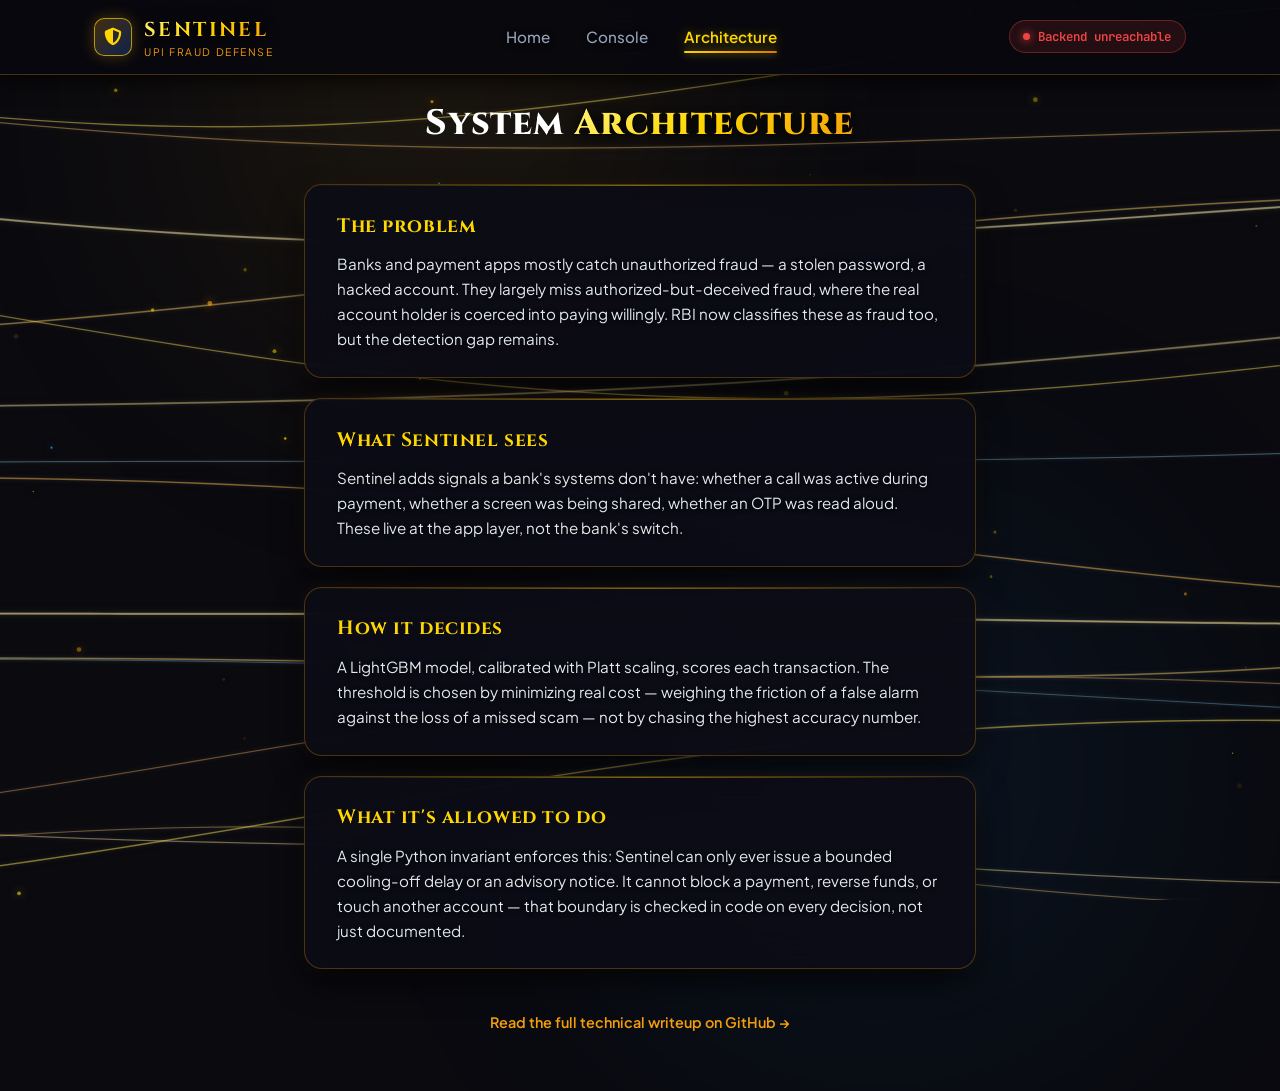
==== frontend/about.html @ 749de3b3 "Fix API_BASE default to point at Render backend, remove unused app.js" ====
<!DOCTYPE html>
<html lang="en">
<head>
  <meta charset="UTF-8">
  <meta name="viewport" content="width=device-width, initial-scale=1.0">
  <title>Sentinel — Architecture & Decision Boundary</title>
  <link rel="stylesheet" href="https://cdnjs.cloudflare.com/ajax/libs/font-awesome/6.5.1/css/all.min.css">
  <link rel="preconnect" href="https://fonts.googleapis.com">
  <link rel="preconnect" href="https://fonts.gstatic.com" crossorigin>
  <link href="https://fonts.googleapis.com/css2?family=Cinzel:wght@600;700;800&family=JetBrains+Mono:wght@500;700&family=Plus+Jakarta+Sans:wght@400;500;600;700;800&display=swap" rel="stylesheet">
  <link rel="stylesheet" href="styles.css">
</head>
<body>

  <div class="ambient-glow ambient-gold-top"></div>
  <div class="ambient-glow ambient-blue-bottom"></div>

  <!-- Top Navigation Bar -->
  <nav class="site-navbar">
    <div class="nav-container">
      <a href="index.html" class="brand-logo">
        <div class="logo-shield-badge">
          <i class="fa-solid fa-shield-halved"></i>
        </div>
        <div>
          <span class="brand-name gold-gradient-text">Sentinel</span>
          <span class="brand-tag">UPI Fraud Defense</span>
        </div>
      </a>

      <button class="nav-toggle" id="navToggle" aria-label="Toggle navigation">
        <i class="fa-solid fa-bars"></i>
      </button>

      <ul class="nav-links" id="navLinks">
        <li><a href="index.html" class="nav-link">Home</a></li>
        <li><a href="dashboard.html" class="nav-link">Console</a></li>
        <li><a href="about.html" class="nav-link active">Architecture</a></li>
      </ul>

      <div class="nav-status" id="navHealthPill">
        <span class="pulse-dot" id="navHealthDot"></span>
        <span id="navHealthText">Checking backend...</span>
      </div>
    </div>
  </nav>

  <main class="main-content main-content--arch">
    <div class="container container-narrow">

      <!-- Architecture Header -->
      <header class="arch-header animate-fade-in">
        <h1 class="arch-title font-display">
          System <span class="gold-gradient-text">Architecture</span>
        </h1>
      </header>

      <!-- Four Concise Architectural Blocks -->
      <div class="arch-cards-stack">

        <!-- Block 1: The problem -->
        <article class="arch-card glass-panel animate-fade-in delay-1">
          <h2 class="arch-card-title font-display">The problem</h2>
          <p class="arch-card-text">
            Banks and payment apps mostly catch unauthorized fraud — a stolen password, a hacked account. They largely miss authorized-but-deceived fraud, where the real account holder is coerced into paying willingly. RBI now classifies these as fraud too, but the detection gap remains.
          </p>
        </article>

        <!-- Block 2: What Sentinel sees -->
        <article class="arch-card glass-panel animate-fade-in delay-2">
          <h2 class="arch-card-title font-display">What Sentinel sees</h2>
          <p class="arch-card-text">
            Sentinel adds signals a bank's systems don't have: whether a call was active during payment, whether a screen was being shared, whether an OTP was read aloud. These live at the app layer, not the bank's switch.
          </p>
        </article>

        <!-- Block 3: How it decides -->
        <article class="arch-card glass-panel animate-fade-in delay-3">
          <h2 class="arch-card-title font-display">How it decides</h2>
          <p class="arch-card-text">
            A LightGBM model, calibrated with Platt scaling, scores each transaction. The threshold is chosen by minimizing real cost — weighing the friction of a false alarm against the loss of a missed scam — not by chasing the highest accuracy number.
          </p>
        </article>

        <!-- Block 4: What it's allowed to do -->
        <article class="arch-card glass-panel animate-fade-in delay-4">
          <h2 class="arch-card-title font-display">What it's allowed to do</h2>
          <p class="arch-card-text">
            A single Python invariant enforces this: Sentinel can only ever issue a bounded cooling-off delay or an advisory notice. It cannot block a payment, reverse funds, or touch another account — that boundary is checked in code on every decision, not just documented.
          </p>
        </article>

      </div>

      <!-- Single link below the blocks -->
      <div class="arch-footer-link animate-fade-in delay-4">
        <a href="https://github.com/AkshatSharma-cs/Sentinel-Razorpay-Buildathon" target="_blank" rel="noopener" class="arch-github-link">
          Read the full technical writeup on GitHub &rarr;
        </a>
      </div>

    </div>
  </main>

  <canvas id="wutheringCanvas"></canvas>
  <script src="background.js"></script>

  <script>
    const navToggle = document.getElementById('navToggle');
    const navLinks = document.getElementById('navLinks');
    if (navToggle && navLinks) {
      navToggle.addEventListener('click', () => navLinks.classList.toggle('active'));
    }

    // Health Status Check
    (async function checkHealth() {
      const urlParams = new URLSearchParams(window.location.search);
      const apiBase = urlParams.get('api') || sessionStorage.getItem('sentinel_api_base') || 'https://themis-razorpay-buildathon.onrender.com';
      const dot = document.getElementById('navHealthDot');
      const text = document.getElementById('navHealthText');
      const pill = document.getElementById('navHealthPill');

      try {
        const res = await fetch(`${apiBase}/health`, { method: 'GET' });
        if (!res.ok) throw new Error('Health check failed');
        const data = await res.json();
        if (data.is_dummy_model === false) {
          text.textContent = `Model loaded — ${data.n_features || 28} features`;
          dot.className = 'pulse-dot';
          pill.className = 'nav-status';
        } else {
          text.textContent = `Demo model loaded — ${data.n_features || 28} features`;
          dot.className = 'pulse-dot';
          pill.className = 'nav-status';
        }
      } catch (e) {
        text.textContent = 'Backend unreachable';
        dot.className = 'pulse-dot danger';
        pill.className = 'nav-status offline';
      }
    })();
  </script>
</body>
</html>
---- frontend/styles.css ----
/* ==========================================================================
   SENTINEL — Wuthering Waves Ethereal Theme Stylesheet
   Final Content & Layout Lock
   Color Palette: Deep Black (#0a0a0f), Amber Gold (#f59e0b, #ffd700),
                  Electric Blue (#2563eb), Cyan (#0ea5e9)
   ========================================================================== */

:root {
  /* Colors */
  --bg-void: #0a0a0f;
  
  /* Guaranteed-Opaque Glassmorphism Scrims */
  --bg-panel: rgba(12, 12, 22, 0.94);
  --bg-panel-elevated: rgba(18, 18, 32, 0.96);
  --bg-panel-hover: rgba(24, 24, 42, 0.98);
  --bg-panel-subtle: rgba(10, 10, 18, 0.90);
  
  --gold-primary: #f59e0b;
  --gold-bright: #ffd700;
  --gold-light: #fef08a;
  --gold-dark: #b45309;
  --gold-glow: rgba(245, 158, 11, 0.28);
  --gold-glow-strong: rgba(255, 215, 0, 0.5);
  --gold-border: rgba(245, 158, 11, 0.28);
  --gold-border-hover: rgba(255, 215, 0, 0.65);

  --electric-blue: #2563eb;
  --cyan: #0ea5e9;
  --cyan-glow: rgba(14, 165, 233, 0.35);

  --text-white: #ffffff;
  --text-light: #f1f5f9;
  --text-muted: #94a3b8;
  --text-dim: #64748b;

  --success: #10b981;
  --success-bg: rgba(16, 185, 129, 0.18);
  --success-border: rgba(16, 185, 129, 0.35);

  --warning: #f59e0b;
  --warning-bg: rgba(245, 158, 11, 0.18);
  --warning-border: rgba(245, 158, 11, 0.35);

  --danger: #ef4444;
  --danger-bg: rgba(239, 68, 68, 0.18);
  --danger-border: rgba(239, 68, 68, 0.35);

  /* Gradients */
  --grad-gold: linear-gradient(135deg, #ffd700 0%, #f59e0b 50%, #d97706 100%);
  --grad-gold-text: linear-gradient(135deg, #fff380 0%, #ffd700 45%, #f59e0b 100%);
  --grad-cyan-blue: linear-gradient(135deg, #38bdf8 0%, #2563eb 100%);

  /* Radius & Shadows */
  --radius-sm: 8px;
  --radius-md: 14px;
  --radius-lg: 18px;
  --radius-xl: 24px;
  --radius-full: 9999px;

  --shadow-panel: 0 14px 35px -5px rgba(0, 0, 0, 0.85), 0 0 20px -5px rgba(245, 158, 11, 0.12);
  --transition: all 0.25s cubic-bezier(0.16, 1, 0.3, 1);
}

/* Reset & Global */
*, *::before, *::after {
  box-sizing: border-box;
  margin: 0;
  padding: 0;
}

html {
  scroll-behavior: smooth;
}

body {
  font-family: 'Plus Jakarta Sans', -apple-system, BlinkMacSystemFont, 'Segoe UI', Roboto, sans-serif;
  background-color: var(--bg-void);
  color: var(--text-light);
  min-height: 100vh;
  line-height: 1.6;
  overflow-x: hidden;
  position: relative;
  -webkit-font-smoothing: antialiased;
}

/* Background Canvas */
#wutheringCanvas {
  position: fixed;
  top: 0;
  left: 0;
  width: 100%;
  height: 100%;
  z-index: 0;
  pointer-events: none;
}

/* Ambient Radial Glows */
.ambient-glow {
  position: fixed;
  border-radius: 50%;
  filter: blur(140px);
  pointer-events: none;
  z-index: 0;
  opacity: 0.10;
  animation: ambientPulse 16s ease-in-out infinite alternate;
}

.ambient-gold-top {
  width: 500px;
  height: 500px;
  background: radial-gradient(circle, #ffd700 0%, #f59e0b 60%, transparent 70%);
  top: -150px;
  left: 15%;
}

.ambient-blue-bottom {
  width: 550px;
  height: 550px;
  background: radial-gradient(circle, #2563eb 0%, #0ea5e9 60%, transparent 70%);
  bottom: -150px;
  right: 10%;
  animation-delay: -8s;
}

@keyframes ambientPulse {
  0% { transform: scale(1) translateY(0); opacity: 0.08; }
  50% { transform: scale(1.15) translateY(-20px); opacity: 0.12; }
  100% { transform: scale(0.95) translateY(15px); opacity: 0.09; }
}

/* Typography Utility */
.font-display {
  font-family: 'Cinzel', 'Plus Jakarta Sans', serif;
  letter-spacing: 0.03em;
}

.font-mono {
  font-family: 'JetBrains Mono', monospace;
}

.gold-gradient-text {
  background: var(--grad-gold-text);
  -webkit-background-clip: text;
  -webkit-text-fill-color: transparent;
  display: inline-block;
  filter: drop-shadow(0 2px 8px rgba(0, 0, 0, 0.95)) drop-shadow(0 0 1px rgba(0, 0, 0, 0.9));
}

/* ==========================================================================
   NAVIGATION BAR
   ========================================================================== */
.site-navbar {
  position: fixed;
  top: 0;
  left: 0;
  width: 100%;
  z-index: 1000;
  background: rgba(8, 8, 14, 0.94);
  backdrop-filter: blur(20px);
  -webkit-backdrop-filter: blur(20px);
  border-bottom: 1px solid var(--gold-border);
  box-shadow: 0 4px 25px rgba(0, 0, 0, 0.85);
  transition: var(--transition);
}

.nav-container {
  max-width: 1140px;
  margin: 0 auto;
  padding: 0.85rem 1.5rem;
  display: flex;
  align-items: center;
  justify-content: space-between;
}

.brand-logo {
  display: flex;
  align-items: center;
  gap: 0.75rem;
  text-decoration: none;
  color: var(--text-white);
}

.logo-shield-badge {
  width: 38px;
  height: 38px;
  border-radius: 10px;
  background: linear-gradient(135deg, rgba(245, 158, 11, 0.25) 0%, rgba(37, 99, 235, 0.3) 100%);
  border: 1px solid var(--gold-border-hover);
  display: flex;
  align-items: center;
  justify-content: center;
  color: var(--gold-bright);
  font-size: 1.1rem;
  box-shadow: 0 0 15px rgba(245, 158, 11, 0.3);
  transition: var(--transition);
}

.brand-name {
  font-size: 1.25rem;
  font-weight: 700;
  letter-spacing: 0.12em;
  text-transform: uppercase;
  font-family: 'Cinzel', 'Plus Jakarta Sans', serif;
}

.brand-tag {
  font-size: 0.65rem;
  color: var(--gold-primary);
  letter-spacing: 0.15em;
  text-transform: uppercase;
  margin-top: -2px;
  display: block;
}

.nav-links {
  display: flex;
  align-items: center;
  gap: 2.25rem;
  list-style: none;
}

.nav-link {
  position: relative;
  text-decoration: none;
  color: var(--text-muted);
  font-size: 0.95rem;
  font-weight: 500;
  padding: 0.4rem 0;
  transition: var(--transition);
  text-shadow: 0 1px 6px rgba(0, 0, 0, 0.9);
}

.nav-link:hover {
  color: var(--text-white);
}

.nav-link::after {
  content: '';
  position: absolute;
  bottom: 0;
  left: 0;
  width: 100%;
  height: 2px;
  background: var(--grad-gold);
  border-radius: 2px;
  transform: scaleX(0);
  transform-origin: center;
  transition: transform 0.3s cubic-bezier(0.16, 1, 0.3, 1);
  box-shadow: 0 0 8px rgba(255, 215, 0, 0.7);
}

.nav-link:hover::after,
.nav-link.active::after {
  transform: scaleX(1);
}

.nav-link.active {
  color: var(--gold-bright);
  font-weight: 600;
  text-shadow: 0 0 12px rgba(255, 215, 0, 0.4);
}

.nav-status {
  display: flex;
  align-items: center;
  gap: 0.5rem;
  padding: 0.35rem 0.85rem;
  border-radius: var(--radius-full);
  background: rgba(16, 185, 129, 0.12);
  border: 1px solid var(--success-border);
  font-size: 0.78rem;
  font-weight: 600;
  color: var(--success);
  font-family: 'JetBrains Mono', monospace;
}

.nav-status.offline {
  background: rgba(239, 68, 68, 0.12);
  border-color: var(--danger-border);
  color: var(--danger);
}

.pulse-dot {
  width: 7px;
  height: 7px;
  border-radius: 50%;
  background: var(--success);
  box-shadow: 0 0 8px var(--success);
  animation: pulseDot 2s infinite ease-in-out;
}

.pulse-dot.danger {
  background: var(--danger);
  box-shadow: 0 0 8px var(--danger);
}

@keyframes pulseDot {
  0%, 100% { opacity: 1; transform: scale(1); }
  50% { opacity: 0.4; transform: scale(0.8); }
}

.nav-toggle {
  display: none;
  background: none;
  border: 1px solid var(--gold-border);
  color: var(--gold-bright);
  font-size: 1.2rem;
  padding: 0.5rem 0.75rem;
  border-radius: var(--radius-sm);
  cursor: pointer;
}

/* ==========================================================================
   LAYOUT CONTAINERS & GLASS PANELS
   ========================================================================== */
.main-content {
  position: relative;
  z-index: 10;
  min-height: calc(100vh - 120px);
  padding-top: 6rem;
  padding-bottom: 3rem;
}

.container {
  max-width: 1140px;
  margin: 0 auto;
  padding: 0 1.5rem;
}

.container-narrow {
  max-width: 720px;
  margin: 0 auto;
  padding: 0 1.5rem;
}

.container-hero-lock {
  max-width: 860px;
  margin: 0 auto;
  padding: 0 1.5rem;
}

.glass-panel {
  background: var(--bg-panel);
  backdrop-filter: blur(20px);
  -webkit-backdrop-filter: blur(20px);
  border: 1px solid var(--gold-border);
  border-radius: var(--radius-lg);
  box-shadow: var(--shadow-panel);
  padding: 2rem;
  position: relative;
}

.glass-panel::before {
  content: '';
  position: absolute;
  top: 0;
  left: 0;
  right: 0;
  height: 1px;
  background: linear-gradient(90deg, transparent 0%, rgba(255, 215, 0, 0.45) 50%, transparent 100%);
}

/* ==========================================================================
   BUTTONS
   ========================================================================== */
.btn {
  display: inline-flex;
  align-items: center;
  justify-content: center;
  gap: 0.6rem;
  padding: 0.8rem 1.6rem;
  border-radius: var(--radius-full);
  font-size: 0.95rem;
  font-weight: 600;
  text-decoration: none;
  cursor: pointer;
  transition: var(--transition);
  border: 1px solid transparent;
}

.btn-sm {
  padding: 0.45rem 1rem;
  font-size: 0.8rem;
}

.btn-gold {
  background: var(--grad-gold);
  color: #000000;
  box-shadow: 0 4px 20px rgba(245, 158, 11, 0.4);
  font-weight: 700;
}

.btn-gold:hover {
  transform: translateY(-2px);
  box-shadow: 0 6px 28px rgba(255, 215, 0, 0.6);
  filter: brightness(1.08);
}

.btn-ghost {
  background: rgba(15, 15, 25, 0.88);
  color: var(--text-white);
  border-color: rgba(245, 158, 11, 0.35);
  backdrop-filter: blur(10px);
}

.btn-ghost:hover {
  background: rgba(245, 158, 11, 0.15);
  border-color: var(--gold-border-hover);
  color: var(--gold-bright);
  transform: translateY(-2px);
}

/* ==========================================================================
   PAGE 1: HOME (SINGLE SCREEN, MINIMAL SCROLL)
   ========================================================================== */
.home-hero-panel {
  padding: 3rem 2.75rem;
  text-align: left;
  margin-top: 1.5rem;
  margin-bottom: 2.5rem;
}

.hero-eyebrow {
  font-family: 'JetBrains Mono', monospace;
  font-size: 0.75rem;
  font-weight: 700;
  letter-spacing: 0.08em;
  color: var(--gold-bright);
  text-transform: uppercase;
  margin-bottom: 1.25rem;
  display: inline-block;
  background: rgba(245, 158, 11, 0.12);
  padding: 0.3rem 0.75rem;
  border-radius: var(--radius-full);
  border: 1px solid rgba(245, 158, 11, 0.25);
}

.hero-lock-title {
  font-size: 2.55rem;
  font-weight: 800;
  line-height: 1.2;
  margin-bottom: 1.25rem;
  color: var(--text-white);
  letter-spacing: -0.02em;
  text-shadow: 0 3px 15px rgba(0, 0, 0, 0.95);
}

.hero-lock-subhead {
  font-size: 1.08rem;
  color: #e2e8f0;
  line-height: 1.65;
  margin-bottom: 2.25rem;
  max-width: 760px;
  text-shadow: 0 2px 10px rgba(0, 0, 0, 0.95);
}

.hero-lock-actions {
  display: flex;
  align-items: center;
  gap: 1.25rem;
  flex-wrap: wrap;
}

.btn-hero-primary {
  padding: 0.95rem 2.25rem;
  font-size: 1.05rem;
  letter-spacing: 0.02em;
}

.btn-hero-secondary {
  padding: 0.75rem 1.6rem;
  font-size: 0.9rem;
}

/* Three-Fact Strip (One row, 3 columns, no card borders) */
.three-fact-strip {
  display: grid;
  grid-template-columns: repeat(3, 1fr);
  gap: 2.5rem;
  padding: 1.5rem 0.5rem;
  border-top: 1px solid rgba(245, 158, 11, 0.18);
}

.fact-col {
  text-align: left;
}

.fact-headline {
  font-size: 1.1rem;
  font-weight: 700;
  margin-bottom: 0.4rem;
  font-family: 'Cinzel', 'Plus Jakarta Sans', serif;
}

.fact-desc {
  font-size: 0.88rem;
  color: var(--text-muted);
  line-height: 1.5;
  text-shadow: 0 1px 4px rgba(0, 0, 0, 0.9);
}

/* ==========================================================================
   PAGE 2: LIVE CONSOLE (55/45 SPLIT LAYOUT)
   ========================================================================== */
.container-console {
  max-width: 1180px;
}

.console-split-layout {
  display: grid;
  grid-template-columns: 1.15fr 0.85fr;
  gap: 1.5rem;
  align-items: start;
}

.console-zone {
  padding: 1.75rem;
}

.zone-header {
  margin-bottom: 1.25rem;
  border-bottom: 1px solid rgba(245, 158, 11, 0.18);
  padding-bottom: 0.6rem;
}

.zone-title {
  font-size: 1.05rem;
  font-weight: 700;
  color: var(--text-white);
  letter-spacing: 0.02em;
}

/* 2x2 Preset Cards Grid */
.preset-grid-2x2 {
  display: grid;
  grid-template-columns: repeat(2, 1fr);
  gap: 0.85rem;
  margin-bottom: 1rem;
}

.preset-card {
  background: rgba(14, 14, 24, 0.9);
  border: 1px solid rgba(245, 158, 11, 0.22);
  border-radius: var(--radius-md);
  padding: 1rem;
  cursor: pointer;
  transition: var(--transition);
  text-align: left;
}

.preset-card:hover {
  transform: translateY(-2px);
  border-color: var(--gold-border-hover);
  box-shadow: 0 8px 20px rgba(0, 0, 0, 0.7);
}

.preset-card.active {
  border-color: var(--gold-bright);
  background: rgba(24, 24, 40, 0.98);
  box-shadow: 0 0 18px rgba(255, 215, 0, 0.3), inset 0 0 10px rgba(245, 158, 11, 0.15);
}

.preset-tag {
  font-size: 0.68rem;
  font-weight: 800;
  letter-spacing: 0.08em;
  text-transform: uppercase;
  font-family: 'JetBrains Mono', monospace;
  margin-bottom: 0.4rem;
  display: inline-block;
  padding: 0.15rem 0.45rem;
  border-radius: 4px;
}

.tag-clean { background: var(--success-bg); color: var(--success); }
.tag-coercion { background: var(--danger-bg); color: var(--danger); }
.tag-ambiguous { background: var(--warning-bg); color: var(--warning); }
.tag-highvalue { background: rgba(56, 189, 248, 0.18); color: #38bdf8; }

.preset-card-title {
  font-size: 0.9rem;
  font-weight: 600;
  color: var(--text-white);
  line-height: 1.35;
}

.preset-footnote {
  font-size: 0.8rem;
  color: var(--text-muted);
  line-height: 1.45;
  margin-bottom: 1.25rem;
}

.btn-run-detection {
  width: 100%;
  padding: 0.85rem;
  font-size: 1rem;
  letter-spacing: 0.03em;
  margin-bottom: 1rem;
}

/* Advanced Payload Drawer */
.advanced-toggle-wrapper {
  border-top: 1px dashed rgba(245, 158, 11, 0.2);
  padding-top: 0.75rem;
}

.advanced-toggle-btn {
  background: none;
  border: none;
  color: var(--gold-primary);
  font-size: 0.8rem;
  font-weight: 600;
  cursor: pointer;
  display: inline-flex;
  align-items: center;
  gap: 0.4rem;
  transition: var(--transition);
}

.advanced-toggle-btn:hover {
  color: var(--gold-bright);
}

.advanced-payload-body {
  margin-top: 0.85rem;
  background: rgba(10, 10, 18, 0.85);
  border: 1px solid rgba(245, 158, 11, 0.2);
  border-radius: var(--radius-sm);
  padding: 0.85rem;
}

.payload-fields-grid {
  display: grid;
  grid-template-columns: repeat(2, 1fr);
  gap: 0.6rem;
  margin-bottom: 0.75rem;
}

.field-item {
  display: flex;
  flex-direction: column;
  gap: 0.25rem;
}

.field-item label {
  font-size: 0.7rem;
  color: var(--text-muted);
  text-transform: uppercase;
  font-weight: 600;
}

.form-input {
  background: rgba(6, 6, 12, 0.9);
  border: 1px solid rgba(245, 158, 11, 0.25);
  border-radius: var(--radius-sm);
  padding: 0.4rem 0.6rem;
  color: var(--text-white);
  font-family: 'JetBrains Mono', monospace;
  font-size: 0.8rem;
  outline: none;
}

.form-input:focus {
  border-color: var(--gold-bright);
}

.payload-flags-row {
  display: flex;
  flex-wrap: wrap;
  gap: 0.6rem;
  border-top: 1px solid rgba(255, 255, 255, 0.06);
  padding-top: 0.6rem;
}

.flag-inline {
  display: flex;
  align-items: center;
  gap: 0.35rem;
  font-size: 0.75rem;
  color: var(--text-light);
  cursor: pointer;
}

.flag-inline input[type="checkbox"] {
  accent-color: var(--gold-bright);
}

/* RIGHT ZONE: RESULT */
.result-empty-state {
  text-align: center;
  padding: 4.5rem 1.5rem;
  color: var(--text-muted);
  font-size: 0.92rem;
}

/* 1. Score Block & Gauge */
.result-score-block {
  margin-bottom: 1.15rem;
}

.score-line-labels {
  display: flex;
  justify-content: space-between;
  font-size: 0.8rem;
  font-weight: 700;
  text-transform: uppercase;
  color: var(--text-muted);
  margin-bottom: 0.4rem;
}

.score-label-cutoff {
  color: var(--gold-primary);
  font-family: 'JetBrains Mono', monospace;
}

.gauge-track {
  width: 100%;
  height: 8px;
  background: rgba(255, 255, 255, 0.08);
  border-radius: 4px;
  position: relative;
  overflow: visible;
  margin-bottom: 0.35rem;
}

.gauge-fill {
  height: 100%;
  background: var(--grad-gold);
  border-radius: 4px;
  transition: width 0.4s ease;
}

.gauge-cutoff-line {
  position: absolute;
  top: -4px;
  bottom: -4px;
  width: 2px;
  background: var(--danger);
  box-shadow: 0 0 6px var(--danger);
}

.score-numeric-val {
  font-size: 1.8rem;
  font-weight: 800;
  font-family: 'JetBrains Mono', monospace;
  line-height: 1;
}

/* 2. Action Result Line */
.result-action-line {
  font-size: 1.05rem;
  font-weight: 800;
  padding: 0.65rem 0.9rem;
  border-radius: var(--radius-sm);
  margin-bottom: 1rem;
  letter-spacing: 0.02em;
}

.action-cooling {
  background: var(--warning-bg);
  border: 1px solid var(--warning-border);
  color: var(--gold-bright);
}

.action-cleared {
  background: var(--success-bg);
  border: 1px solid var(--success-border);
  color: var(--success);
}

.action-advisory {
  background: rgba(56, 189, 248, 0.15);
  border: 1px solid rgba(56, 189, 248, 0.3);
  color: #38bdf8;
}

/* 3. Narration Row */
.result-narration-row {
  display: flex;
  align-items: flex-start;
  justify-content: space-between;
  gap: 0.75rem;
  background: rgba(10, 10, 18, 0.85);
  border: 1px solid rgba(245, 158, 11, 0.2);
  border-radius: var(--radius-sm);
  padding: 0.75rem 0.9rem;
  margin-bottom: 1rem;
}

.narration-quote {
  font-size: 0.85rem;
  color: var(--text-light);
  line-height: 1.45;
  font-style: italic;
  flex: 1;
}

.narration-tag-mini {
  font-size: 0.65rem;
  font-weight: 700;
  text-transform: uppercase;
  padding: 0.15rem 0.45rem;
  border-radius: var(--radius-full);
  background: rgba(245, 158, 11, 0.15);
  color: var(--gold-bright);
  border: 1px solid var(--gold-border);
  font-family: 'JetBrains Mono', monospace;
  white-space: nowrap;
}

/* 4. Top 3 SHAP Factors Horizontal List */
.shap-factors-section {
  margin-bottom: 1rem;
}

.shap-factors-list {
  display: flex;
  flex-wrap: wrap;
  gap: 0.5rem;
}

.shap-pill {
  background: rgba(14, 14, 24, 0.9);
  border: 1px solid rgba(245, 158, 11, 0.22);
  border-radius: var(--radius-full);
  padding: 0.25rem 0.65rem;
  font-size: 0.75rem;
  display: inline-flex;
  align-items: center;
  gap: 0.35rem;
}

.shap-pill-name {
  color: var(--text-light);
}

.shap-pill-val {
  font-family: 'JetBrains Mono', monospace;
  font-weight: 700;
}

.shap-pill-val.pos { color: var(--danger); }
.shap-pill-val.neg { color: var(--success); }

/* 5. Release Now Control */
.release-control-compact {
  background: rgba(18, 18, 30, 0.95);
  border: 1px dashed var(--gold-border-hover);
  border-radius: var(--radius-sm);
  padding: 0.75rem;
  margin-bottom: 1rem;
}

.btn-release-req {
  width: 100%;
}

.otp-compact-row {
  display: flex;
  align-items: center;
  gap: 0.6rem;
}

.otp-prompt {
  font-size: 0.78rem;
  color: var(--text-light);
  white-space: nowrap;
}

.input-otp-compact {
  width: 90px;
  text-align: center;
  font-size: 0.85rem;
  padding: 0.35rem 0.5rem;
}

.release-done-msg {
  color: var(--success);
  font-size: 0.82rem;
  font-weight: 600;
  display: flex;
  align-items: center;
  gap: 0.4rem;
}

/* 6. Link to Audit */
.audit-link-wrapper {
  text-align: right;
  border-top: 1px solid rgba(245, 158, 11, 0.15);
  padding-top: 0.6rem;
}

.audit-link-btn {
  background: none;
  border: none;
  color: var(--gold-primary);
  font-size: 0.82rem;
  font-weight: 600;
  cursor: pointer;
  transition: var(--transition);
}

.audit-link-btn:hover {
  color: var(--gold-bright);
}

/* AUDIT PANEL BOTTOM */
.audit-panel-bottom {
  margin-top: 1.5rem;
  padding: 1.5rem;
}

.audit-header-row {
  display: flex;
  align-items: center;
  justify-content: space-between;
}

.integrity-status-line {
  font-size: 0.82rem;
  color: var(--text-muted);
  background: rgba(10, 10, 18, 0.85);
  border: 1px solid rgba(245, 158, 11, 0.2);
  border-radius: var(--radius-sm);
  padding: 0.5rem 0.85rem;
  margin-bottom: 1rem;
}

.audit-timeline-compact {
  display: flex;
  flex-direction: column;
  gap: 0.5rem;
}

.audit-row-item {
  background: rgba(10, 10, 18, 0.8);
  border: 1px solid rgba(255, 255, 255, 0.06);
  border-radius: var(--radius-sm);
  padding: 0.5rem 0.75rem;
}

.audit-row-top {
  display: flex;
  justify-content: space-between;
  font-size: 0.78rem;
  color: var(--gold-bright);
  margin-bottom: 0.2rem;
}

.audit-event-ts {
  color: var(--text-dim);
  font-size: 0.72rem;
}

.audit-row-hash {
  font-size: 0.7rem;
  color: var(--text-dim);
}

/* ==========================================================================
   PAGE 3: ARCHITECTURE (4 TIGHT BLOCKS)
   ========================================================================== */
.arch-header {
  text-align: center;
  margin-bottom: 2rem;
}

.arch-title {
  font-size: 2.2rem;
  font-weight: 800;
  color: var(--text-white);
}

.arch-cards-stack {
  display: flex;
  flex-direction: column;
  gap: 1.25rem;
  margin-bottom: 2rem;
}

.arch-card {
  padding: 1.6rem 2rem;
}

.arch-card-title {
  font-size: 1.2rem;
  font-weight: 700;
  color: var(--gold-bright);
  margin-bottom: 0.6rem;
}

.arch-card-text {
  font-size: 0.95rem;
  color: #e2e8f0;
  line-height: 1.65;
  text-shadow: 0 1px 4px rgba(0, 0, 0, 0.9);
}

.arch-footer-link {
  text-align: center;
  padding: 0.5rem;
}

.arch-github-link {
  color: var(--gold-primary);
  text-decoration: none;
  font-size: 0.9rem;
  font-weight: 600;
  transition: var(--transition);
}

.arch-github-link:hover {
  color: var(--gold-bright);
}

/* ==========================================================================
   ANIMATIONS & RESPONSIVE BREAKPOINTS
   ========================================================================== */
@keyframes fadeInUp {
  from { opacity: 0; transform: translateY(16px); }
  to { opacity: 1; transform: translateY(0); }
}

.animate-fade-in {
  animation: fadeInUp 0.6s cubic-bezier(0.16, 1, 0.3, 1) forwards;
}

.delay-1 { animation-delay: 0.1s; }
.delay-2 { animation-delay: 0.2s; }
.delay-3 { animation-delay: 0.3s; }
.delay-4 { animation-delay: 0.4s; }

@media (max-width: 900px) {
  .console-split-layout {
    grid-template-columns: 1fr;
  }
  .three-fact-strip {
    grid-template-columns: 1fr;
    gap: 1.5rem;
  }
}

@media (max-width: 680px) {
  .nav-links {
    display: none;
    position: absolute;
    top: 100%;
    left: 0;
    width: 100%;
    background: rgba(8, 8, 14, 0.98);
    backdrop-filter: blur(20px);
    border-bottom: 1px solid var(--gold-border);
    flex-direction: column;
    padding: 1.5rem;
    gap: 1.25rem;
  }
  .nav-links.active { display: flex; }
  .nav-toggle { display: block; }
  .nav-status { display: none; }
  .hero-lock-title { font-size: 2rem; }
  .preset-grid-2x2 { grid-template-columns: 1fr; }
}
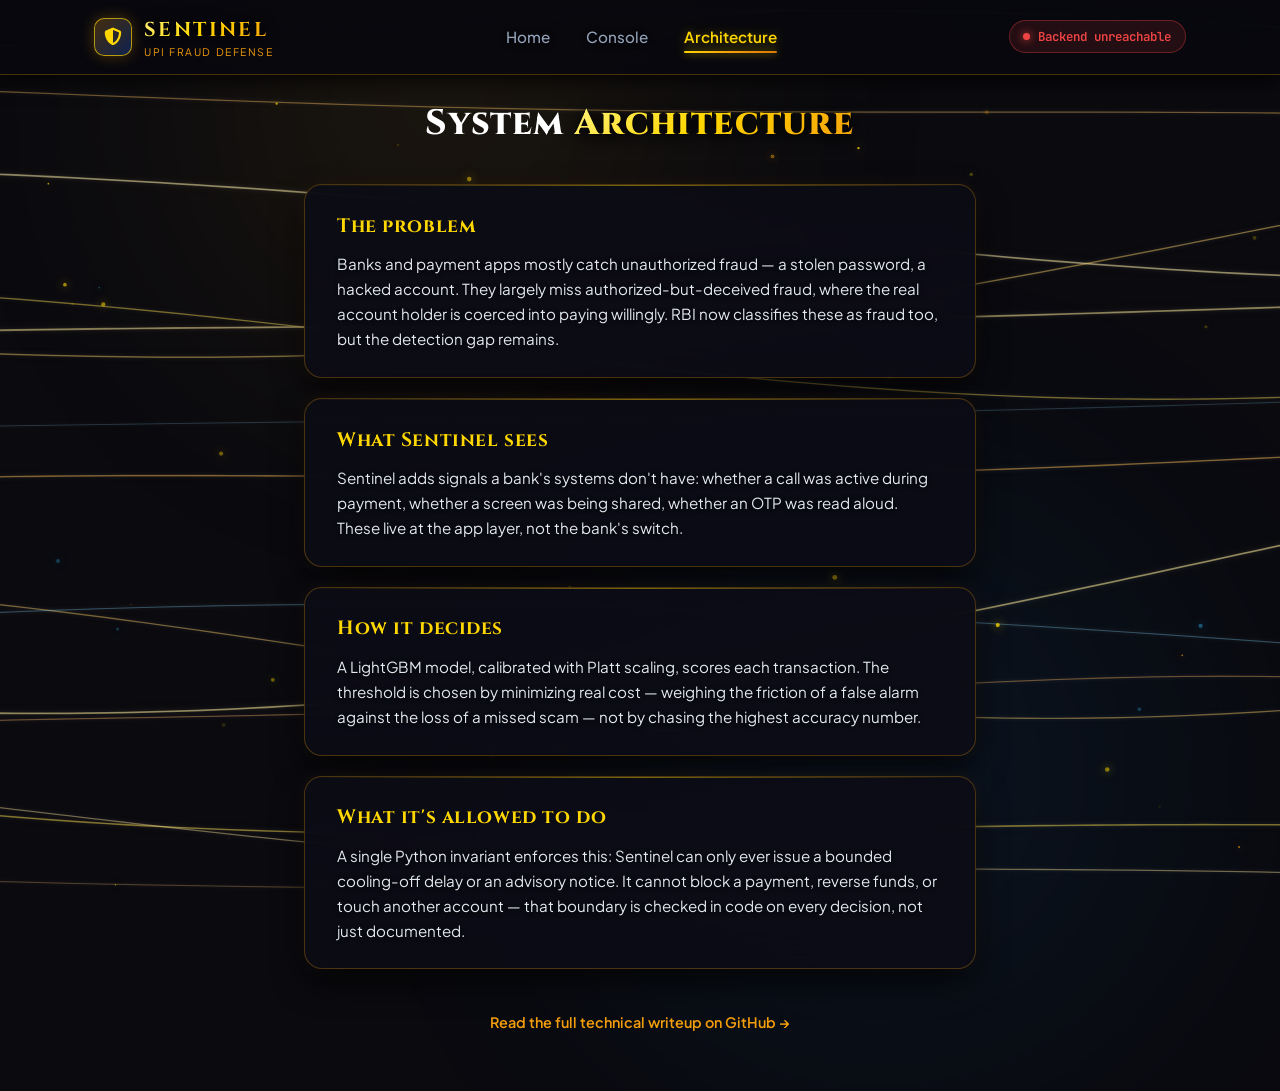
==== commit b3b58436: "fix: add auto-retry and real-time refresh to health status pill" ====
--- a/frontend/about.html
+++ b/frontend/about.html
@@ -112,8 +112,9 @@
       navToggle.addEventListener('click', () => navLinks.classList.toggle('active'));
     }
 
-    // Health Status Check
-    (async function checkHealth() {
+    // Health Status Check with Auto-Retry
+    let healthTimer = null;
+    async function checkHealth() {
       const urlParams = new URLSearchParams(window.location.search);
       const apiBase = urlParams.get('api') || sessionStorage.getItem('sentinel_api_base') || 'https://themis-razorpay-buildathon.onrender.com';
       const dot = document.getElementById('navHealthDot');
@@ -126,19 +127,24 @@
         const data = await res.json();
         if (data.is_dummy_model === false) {
           text.textContent = `Model loaded — ${data.n_features || 28} features`;
-          dot.className = 'pulse-dot';
-          pill.className = 'nav-status';
         } else {
           text.textContent = `Demo model loaded — ${data.n_features || 28} features`;
-          dot.className = 'pulse-dot';
-          pill.className = 'nav-status';
         }
+        dot.className = 'pulse-dot';
+        pill.className = 'nav-status';
+
+        if (healthTimer) clearTimeout(healthTimer);
+        healthTimer = setTimeout(checkHealth, 30000);
       } catch (e) {
         text.textContent = 'Backend unreachable';
         dot.className = 'pulse-dot danger';
         pill.className = 'nav-status offline';
+
+        if (healthTimer) clearTimeout(healthTimer);
+        healthTimer = setTimeout(checkHealth, 4000);
       }
-    })();
+    }
+    checkHealth();
   </script>
 </body>
 </html>
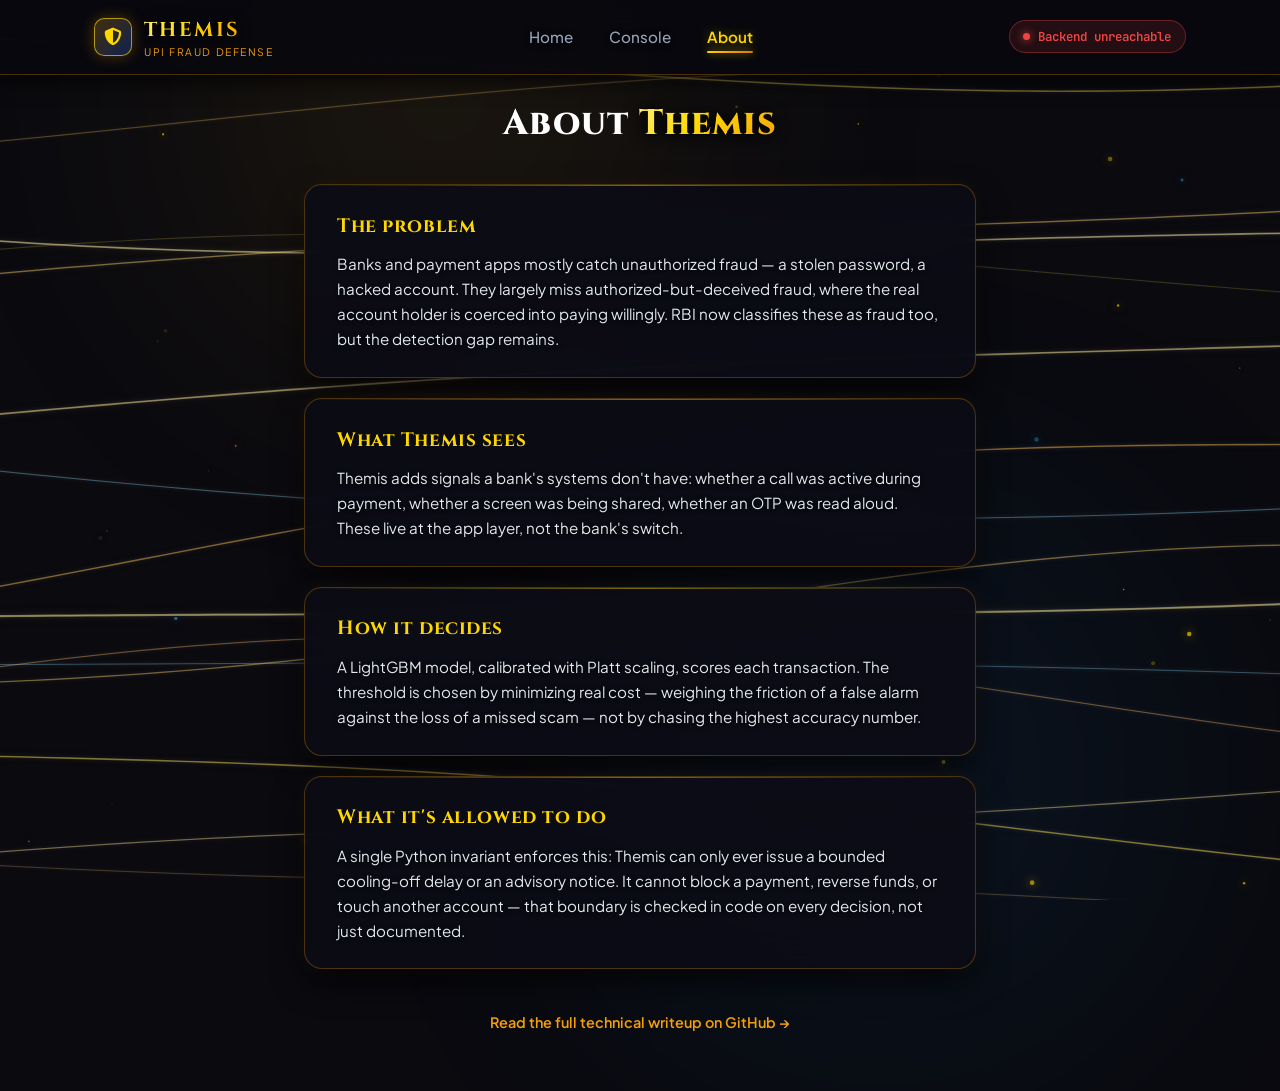
==== commit ebab8775: "feat: rename Sentinel to Themis, update Architecture to About, and fix status badge" ====
--- a/frontend/about.html
+++ b/frontend/about.html
@@ -3,7 +3,7 @@
 <head>
   <meta charset="UTF-8">
   <meta name="viewport" content="width=device-width, initial-scale=1.0">
-  <title>Sentinel — Architecture & Decision Boundary</title>
+  <title>Themis — About & Decision Boundary</title>
   <link rel="stylesheet" href="https://cdnjs.cloudflare.com/ajax/libs/font-awesome/6.5.1/css/all.min.css">
   <link rel="preconnect" href="https://fonts.googleapis.com">
   <link rel="preconnect" href="https://fonts.gstatic.com" crossorigin>
@@ -23,7 +23,7 @@
           <i class="fa-solid fa-shield-halved"></i>
         </div>
         <div>
-          <span class="brand-name gold-gradient-text">Sentinel</span>
+          <span class="brand-name gold-gradient-text">Themis</span>
           <span class="brand-tag">UPI Fraud Defense</span>
         </div>
       </a>
@@ -35,7 +35,7 @@
       <ul class="nav-links" id="navLinks">
         <li><a href="index.html" class="nav-link">Home</a></li>
         <li><a href="dashboard.html" class="nav-link">Console</a></li>
-        <li><a href="about.html" class="nav-link active">Architecture</a></li>
+        <li><a href="about.html" class="nav-link active">About</a></li>
       </ul>
 
       <div class="nav-status" id="navHealthPill">
@@ -48,10 +48,10 @@
   <main class="main-content main-content--arch">
     <div class="container container-narrow">
 
-      <!-- Architecture Header -->
+      <!-- About Header -->
       <header class="arch-header animate-fade-in">
         <h1 class="arch-title font-display">
-          System <span class="gold-gradient-text">Architecture</span>
+          About <span class="gold-gradient-text">Themis</span>
         </h1>
       </header>
 
@@ -66,11 +66,11 @@
           </p>
         </article>
 
-        <!-- Block 2: What Sentinel sees -->
+        <!-- Block 2: What Themis sees -->
         <article class="arch-card glass-panel animate-fade-in delay-2">
-          <h2 class="arch-card-title font-display">What Sentinel sees</h2>
+          <h2 class="arch-card-title font-display">What Themis sees</h2>
           <p class="arch-card-text">
-            Sentinel adds signals a bank's systems don't have: whether a call was active during payment, whether a screen was being shared, whether an OTP was read aloud. These live at the app layer, not the bank's switch.
+            Themis adds signals a bank's systems don't have: whether a call was active during payment, whether a screen was being shared, whether an OTP was read aloud. These live at the app layer, not the bank's switch.
           </p>
         </article>
 
@@ -86,7 +86,7 @@
         <article class="arch-card glass-panel animate-fade-in delay-4">
           <h2 class="arch-card-title font-display">What it's allowed to do</h2>
           <p class="arch-card-text">
-            A single Python invariant enforces this: Sentinel can only ever issue a bounded cooling-off delay or an advisory notice. It cannot block a payment, reverse funds, or touch another account — that boundary is checked in code on every decision, not just documented.
+            A single Python invariant enforces this: Themis can only ever issue a bounded cooling-off delay or an advisory notice. It cannot block a payment, reverse funds, or touch another account — that boundary is checked in code on every decision, not just documented.
           </p>
         </article>
 
--- a/frontend/styles.css
+++ b/frontend/styles.css
@@ -1,5 +1,5 @@
 /* ==========================================================================
-   SENTINEL — Wuthering Waves Ethereal Theme Stylesheet
+   THEMIS — Wuthering Waves Ethereal Theme Stylesheet
    Final Content & Layout Lock
    Color Palette: Deep Black (#0a0a0f), Amber Gold (#f59e0b, #ffd700),
                   Electric Blue (#2563eb), Cyan (#0ea5e9)
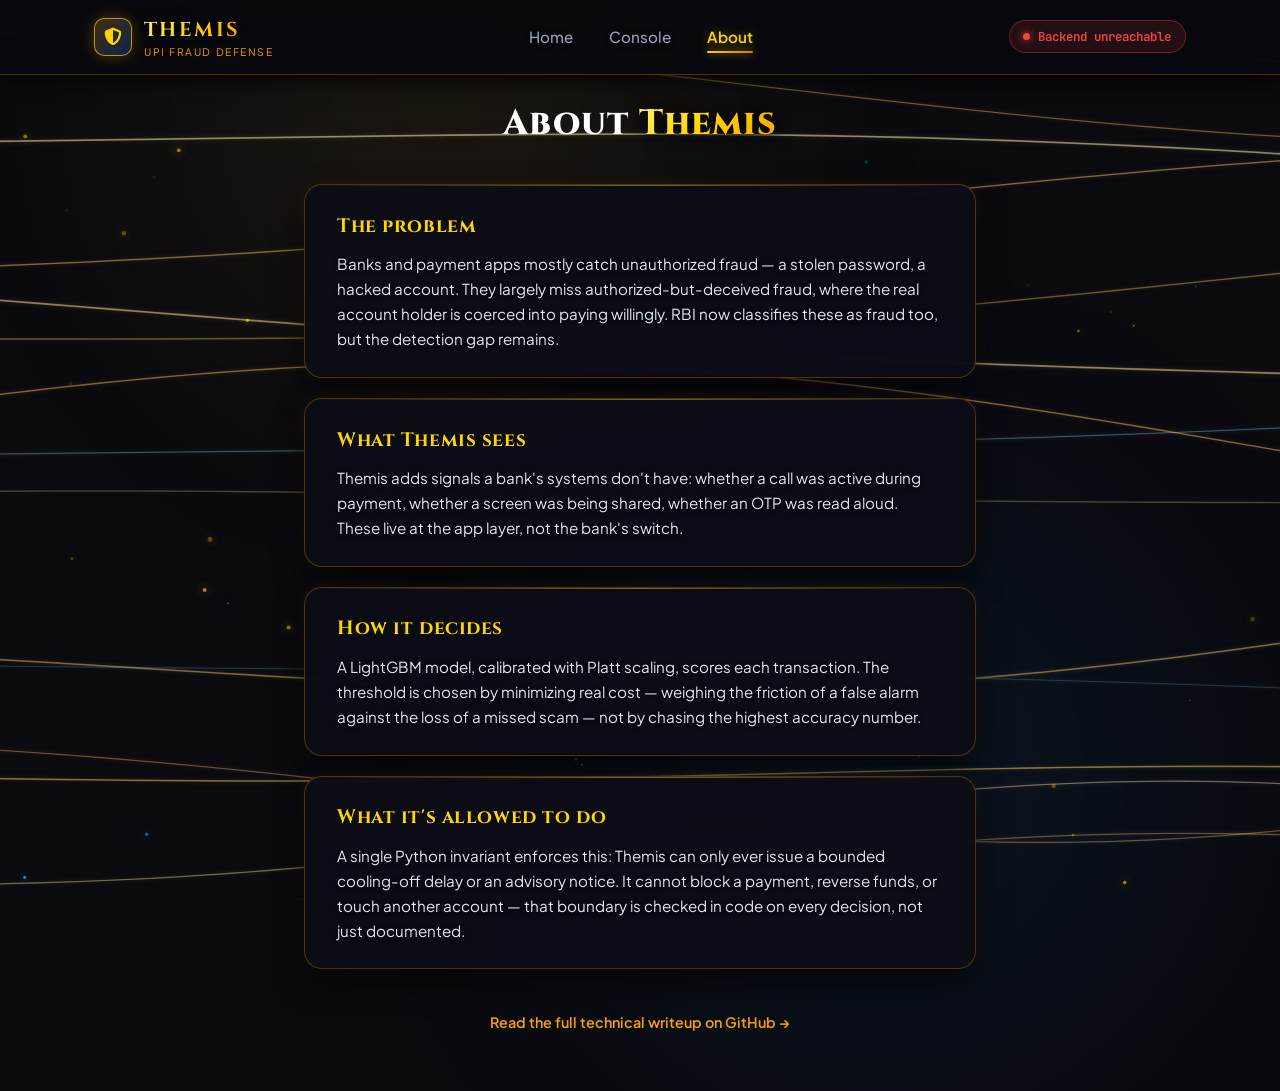
==== commit 0488207e: "Making changes to frontend and Finalising design" ====
--- a/frontend/about.html
+++ b/frontend/about.html
@@ -94,7 +94,7 @@
 
       <!-- Single link below the blocks -->
       <div class="arch-footer-link animate-fade-in delay-4">
-        <a href="https://github.com/AkshatSharma-cs/Sentinel-Razorpay-Buildathon" target="_blank" rel="noopener" class="arch-github-link">
+        <a href="https://github.com/AkshatSharma-cs/Themis-Razorpay-Buildathon" target="_blank" rel="noopener noreferrer" class="arch-github-link">
           Read the full technical writeup on GitHub &rarr;
         </a>
       </div>
@@ -116,7 +116,7 @@
     let healthTimer = null;
     async function checkHealth() {
       const urlParams = new URLSearchParams(window.location.search);
-      const apiBase = urlParams.get('api') || sessionStorage.getItem('sentinel_api_base') || 'https://themis-razorpay-buildathon.onrender.com';
+      const apiBase = urlParams.get('api') || sessionStorage.getItem('themis_api_base') || 'https://themis-razorpay-buildathon.onrender.com';
       const dot = document.getElementById('navHealthDot');
       const text = document.getElementById('navHealthText');
       const pill = document.getElementById('navHealthPill');
--- a/frontend/styles.css
+++ b/frontend/styles.css
@@ -61,6 +61,14 @@
   --transition: all 0.25s cubic-bezier(0.16, 1, 0.3, 1);
 }
 
+@font-face {
+  font-family: "HYWenHei-85W";
+  src: url("hywenhei/zhcn.ttf") format("truetype");
+  font-weight: 900;
+  font-style: normal;
+  font-display: swap;
+}
+
 /* Reset & Global */
 *, *::before, *::after {
   box-sizing: border-box;
@@ -414,35 +422,40 @@
    PAGE 1: HOME (SINGLE SCREEN, MINIMAL SCROLL)
    ========================================================================== */
 .home-hero-panel {
-  padding: 3rem 2.75rem;
-  text-align: left;
+  padding: 0;
+  text-align: center;
+  min-height: calc(100vh - 9rem);
   margin-top: 1.5rem;
   margin-bottom: 2.5rem;
+  display: flex;
+  flex-direction: column;
+  justify-content: center;
+  align-items: center;
 }
 
 .hero-eyebrow {
   font-family: 'JetBrains Mono', monospace;
-  font-size: 0.75rem;
+  font-size: clamp(1rem, 2vw, 1.5rem);
   font-weight: 700;
-  letter-spacing: 0.08em;
+  letter-spacing: 0;
   color: var(--gold-bright);
   text-transform: uppercase;
-  margin-bottom: 1.25rem;
-  display: inline-block;
-  background: rgba(245, 158, 11, 0.12);
-  padding: 0.3rem 0.75rem;
-  border-radius: var(--radius-full);
-  border: 1px solid rgba(245, 158, 11, 0.25);
+  margin: 0 auto 1.4rem;
+  display: block;
+  max-width: 760px;
+  line-height: 1.3;
 }
 
 .hero-lock-title {
-  font-size: 2.55rem;
+  font-family: "HYWenHei-85W", "Anton", "Archivo Black", sans-serif;
+  font-size: clamp(2.2rem, 5vw, 4.25rem);
   font-weight: 800;
   line-height: 1.2;
   margin-bottom: 1.25rem;
-  color: var(--text-white);
-  letter-spacing: -0.02em;
+  color: var(--gold-bright);
+  letter-spacing: 0;
   text-shadow: 0 3px 15px rgba(0, 0, 0, 0.95);
+  max-width: 800px;
 }
 
 .hero-lock-subhead {
@@ -451,12 +464,15 @@
   line-height: 1.65;
   margin-bottom: 2.25rem;
   max-width: 760px;
+  margin-left: auto;
+  margin-right: auto;
   text-shadow: 0 2px 10px rgba(0, 0, 0, 0.95);
 }
 
 .hero-lock-actions {
   display: flex;
   align-items: center;
+  justify-content: center;
   gap: 1.25rem;
   flex-wrap: wrap;
 }
@@ -472,27 +488,60 @@
   font-size: 0.9rem;
 }
 
-/* Three-Fact Strip (One row, 3 columns, no card borders) */
-.three-fact-strip {
+.hero-help-link {
+  position: absolute;
+  right: 1.5rem;
+  bottom: 1.2rem;
+  color: var(--text-muted);
+  text-decoration: none;
+  font-size: 0.85rem;
+  font-weight: 700;
+  display: inline-flex;
+  align-items: center;
+  gap: 0.4rem;
+  transition: var(--transition);
+}
+
+.hero-help-link:hover {
+  color: var(--gold-bright);
+}
+
+/* Feature Cards */
+.feature-card-grid {
   display: grid;
   grid-template-columns: repeat(3, 1fr);
-  gap: 2.5rem;
-  padding: 1.5rem 0.5rem;
-  border-top: 1px solid rgba(245, 158, 11, 0.18);
-}
-
-.fact-col {
+  gap: 1rem;
+}
+
+.feature-card {
+  background: rgba(12, 12, 22, 0.9);
+  border: 1px solid rgba(245, 158, 11, 0.22);
+  border-radius: var(--radius-sm);
+  padding: 1.1rem;
   text-align: left;
 }
 
-.fact-headline {
-  font-size: 1.1rem;
+.feature-card-icon {
+  width: 34px;
+  height: 34px;
+  border-radius: var(--radius-sm);
+  display: flex;
+  align-items: center;
+  justify-content: center;
+  color: var(--gold-bright);
+  background: rgba(245, 158, 11, 0.14);
+  border: 1px solid rgba(245, 158, 11, 0.24);
+  margin-bottom: 0.8rem;
+}
+
+.feature-card-title {
+  color: var(--text-white);
   font-weight: 700;
-  margin-bottom: 0.4rem;
-  font-family: 'Cinzel', 'Plus Jakarta Sans', serif;
-}
-
-.fact-desc {
+  font-size: 0.98rem;
+  margin-bottom: 0.45rem;
+}
+
+.feature-card-copy {
   font-size: 0.88rem;
   color: var(--text-muted);
   line-height: 1.5;
@@ -509,12 +558,88 @@
 .console-split-layout {
   display: grid;
   grid-template-columns: 1.15fr 0.85fr;
+  grid-template-rows: max-content;
   gap: 1.5rem;
   align-items: start;
+  min-width: 0;
+}
+
+.console-right-stack {
+  display: flex;
+  flex-direction: column;
+  gap: 1rem;
+  min-width: 0;
+  align-self: start;
 }
 
 .console-zone {
   padding: 1.75rem;
+  min-width: 0;
+}
+
+.main-content--console .glass-panel,
+.main-content--console .custom-case-panel,
+.main-content--console .audit-panel-bottom,
+.main-content--console .sms-panel {
+  background: transparent;
+  border: 1px solid var(--gold-border);
+  border-radius: var(--radius-lg);
+  box-shadow: none;
+  backdrop-filter: none;
+  -webkit-backdrop-filter: none;
+}
+
+.main-content--console .glass-panel::before {
+  display: none;
+}
+
+.main-content--console .console-zone,
+.main-content--console .custom-case-panel,
+.main-content--console .audit-panel-bottom,
+.main-content--console .sms-panel {
+  text-shadow: 0 2px 7px rgba(0, 0, 0, 0.95);
+}
+
+.main-content--console .preset-card,
+.main-content--console .shap-pill,
+.main-content--console .release-control-compact,
+.main-content--console .sms-result-box,
+.main-content--console .audit-row-item {
+  background: transparent;
+  box-shadow: none;
+}
+
+.main-content--console .form-input {
+  background: transparent;
+  text-shadow: 0 1px 4px rgba(0, 0, 0, 0.95);
+}
+
+.main-content--console .form-input::placeholder {
+  color: var(--text-light);
+  opacity: 0.9;
+  text-shadow: 0 1px 4px rgba(0, 0, 0, 0.95);
+}
+
+.main-content--console .zone-title,
+.main-content--console .custom-case-header h3 {
+  color: var(--gold-bright);
+  font-weight: 800;
+}
+
+.main-content--console label,
+.main-content--console .preset-card-title,
+.main-content--console .custom-case-header p,
+.main-content--console .field-help,
+.main-content--console .flag-inline span,
+.main-content--console .sms-result-empty,
+.main-content--console .result-empty-state {
+  font-weight: 600;
+  color: var(--text-light);
+}
+
+.console-zone--left,
+.console-zone--right {
+  min-height: 0;
 }
 
 .zone-header {
@@ -546,6 +671,10 @@
   cursor: pointer;
   transition: var(--transition);
   text-align: left;
+  min-height: 132px;
+  display: flex;
+  flex-direction: column;
+  justify-content: flex-start;
 }
 
 .preset-card:hover {
@@ -578,56 +707,110 @@
 .tag-highvalue { background: rgba(56, 189, 248, 0.18); color: #38bdf8; }
 
 .preset-card-title {
-  font-size: 0.9rem;
+  font-size: 0.86rem;
   font-weight: 600;
   color: var(--text-white);
-  line-height: 1.35;
-}
-
-.preset-footnote {
+  line-height: 1.45;
+}
+
+.preset-info-row {
+  display: flex;
+  align-items: center;
+  gap: 0.45rem;
   font-size: 0.8rem;
   color: var(--text-muted);
-  line-height: 1.45;
-  margin-bottom: 1.25rem;
-}
-
-.btn-run-detection {
-  width: 100%;
-  padding: 0.85rem;
-  font-size: 1rem;
-  letter-spacing: 0.03em;
-  margin-bottom: 1rem;
-}
-
-/* Advanced Payload Drawer */
-.advanced-toggle-wrapper {
-  border-top: 1px dashed rgba(245, 158, 11, 0.2);
-  padding-top: 0.75rem;
-}
-
-.advanced-toggle-btn {
-  background: none;
+  margin-bottom: 0.9rem;
+}
+
+.info-icon-btn {
+  position: relative;
+  background: transparent;
   border: none;
   color: var(--gold-primary);
+  cursor: pointer;
+  padding: 0.15rem;
+  line-height: 1;
+}
+
+.info-tooltip {
+  position: absolute;
+  left: 50%;
+  bottom: calc(100% + 0.65rem);
+  transform: translateX(-50%);
+  width: min(280px, 76vw);
+  background: var(--bg-panel-elevated);
+  border: 1px solid var(--gold-border);
+  border-radius: var(--radius-sm);
+  color: var(--text-light);
+  box-shadow: var(--shadow-panel);
+  padding: 0.65rem 0.75rem;
+  font-family: 'Plus Jakarta Sans', sans-serif;
+  font-size: 0.76rem;
+  line-height: 1.4;
+  text-align: left;
+  opacity: 0;
+  visibility: hidden;
+  transition: var(--transition);
+  z-index: 20;
+}
+
+.info-icon-btn:hover .info-tooltip,
+.info-icon-btn:focus .info-tooltip {
+  opacity: 1;
+  visibility: visible;
+}
+
+.btn-run-detection {
+  width: fit-content;
+  display: flex;
+  margin-left: auto;
+  padding: 0.72rem 1.3rem;
+  font-size: 0.92rem;
+  margin-bottom: 1rem;
+}
+
+/* Custom Case Panel */
+.custom-case-panel {
+  border-top: 1px dashed rgba(245, 158, 11, 0.2);
+  padding-top: 1rem;
+  margin-top: 0.2rem;
+}
+
+.main-content--console .custom-case-panel {
+  border: 1px solid var(--gold-border);
+  border-radius: var(--radius-lg);
+  padding: 1.25rem;
+  margin-top: 1.25rem;
+}
+
+.custom-case-header {
+  margin-bottom: 0.8rem;
+}
+
+.custom-case-header h3 {
+  font-size: 0.96rem;
+  color: var(--text-white);
+  margin-bottom: 0.25rem;
+}
+
+.custom-case-header p {
   font-size: 0.8rem;
-  font-weight: 600;
-  cursor: pointer;
-  display: inline-flex;
-  align-items: center;
-  gap: 0.4rem;
-  transition: var(--transition);
-}
-
-.advanced-toggle-btn:hover {
-  color: var(--gold-bright);
+  color: var(--text-muted);
 }
 
 .advanced-payload-body {
-  margin-top: 0.85rem;
-  background: rgba(10, 10, 18, 0.85);
+  background: transparent;
   border: 1px solid rgba(245, 158, 11, 0.2);
   border-radius: var(--radius-sm);
   padding: 0.85rem;
+  margin-bottom: 0.85rem;
+}
+
+.btn-custom-detection {
+  display: flex;
+  margin-left: auto;
+  padding: 0.68rem 1.2rem;
+  font-size: 0.88rem;
 }
 
 .payload-fields-grid {
@@ -635,12 +818,14 @@
   grid-template-columns: repeat(2, 1fr);
   gap: 0.6rem;
   margin-bottom: 0.75rem;
+  min-width: 0;
 }
 
 .field-item {
   display: flex;
   flex-direction: column;
   gap: 0.25rem;
+  min-width: 0;
 }
 
 .field-item label {
@@ -661,6 +846,13 @@
   outline: none;
 }
 
+.field-help {
+  display: block;
+  margin-top: -0.35rem;
+  font-size: 0.72rem;
+  color: var(--text-muted);
+}
+
 .form-input:focus {
   border-color: var(--gold-bright);
 }
@@ -905,9 +1097,103 @@
   color: var(--gold-bright);
 }
 
+/* SMS Panel */
+.sms-panel {
+  margin-top: 1rem;
+  padding: 1.75rem;
+}
+
+.sms-grid {
+  display: grid;
+  grid-template-columns: 1fr 1fr;
+  gap: 1rem;
+  align-items: stretch;
+}
+
+.sms-input-block {
+  display: flex;
+  flex-direction: column;
+  gap: 0.7rem;
+}
+
+.sms-input-block label {
+  font-size: 0.78rem;
+  color: var(--text-muted);
+  text-transform: uppercase;
+  font-weight: 700;
+}
+
+.sms-textarea {
+  min-height: 136px;
+  resize: vertical;
+  line-height: 1.55;
+  font-family: 'Plus Jakarta Sans', sans-serif;
+}
+
+.btn-sms-check {
+  align-self: flex-end;
+  padding: 0.68rem 1.25rem;
+  font-size: 0.9rem;
+}
+
+.sms-result-box {
+  min-height: 216px;
+  background: transparent;
+  border: 1px solid rgba(245, 158, 11, 0.2);
+  border-radius: var(--radius-sm);
+  padding: 1rem;
+}
+
+.sms-result-empty {
+  min-height: 180px;
+  display: flex;
+  align-items: center;
+  justify-content: center;
+  color: var(--text-muted);
+  text-align: center;
+  font-size: 0.9rem;
+}
+
+.sms-risk-header {
+  display: flex;
+  align-items: center;
+  justify-content: space-between;
+  gap: 1rem;
+  border-radius: var(--radius-sm);
+  padding: 0.75rem 0.9rem;
+  font-weight: 800;
+  margin-bottom: 0.9rem;
+}
+
+.sms-risk-high {
+  background: var(--danger-bg);
+  border: 1px solid var(--danger-border);
+  color: #fecaca;
+}
+
+.sms-risk-medium {
+  background: var(--warning-bg);
+  border: 1px solid var(--warning-border);
+  color: var(--gold-bright);
+}
+
+.sms-risk-low {
+  background: var(--success-bg);
+  border: 1px solid var(--success-border);
+  color: var(--success);
+}
+
+.sms-explanation {
+  color: var(--text-light);
+  font-size: 0.88rem;
+  line-height: 1.55;
+  margin-bottom: 0.9rem;
+  font-style: italic;
+}
+
 /* AUDIT PANEL BOTTOM */
 .audit-panel-bottom {
-  margin-top: 1.5rem;
+  margin-top: 0;
   padding: 1.5rem;
 }
 
@@ -920,7 +1206,7 @@
 .integrity-status-line {
   font-size: 0.82rem;
   color: var(--text-muted);
-  background: rgba(10, 10, 18, 0.85);
+  background: transparent;
   border: 1px solid rgba(245, 158, 11, 0.2);
   border-radius: var(--radius-sm);
   padding: 0.5rem 0.85rem;
@@ -934,10 +1220,35 @@
 }
 
 .audit-row-item {
-  background: rgba(10, 10, 18, 0.8);
+  position: relative;
+  background: transparent;
   border: 1px solid rgba(255, 255, 255, 0.06);
   border-radius: var(--radius-sm);
   padding: 0.5rem 0.75rem;
+}
+
+.audit-row-item--connected::after {
+  content: '↓';
+  position: absolute;
+  left: 1rem;
+  bottom: -0.72rem;
+  z-index: 1;
+  color: var(--gold-primary);
+  font-size: 0.8rem;
+  text-shadow: 0 0 6px var(--gold-glow);
+}
+
+.audit-event-description {
+  color: var(--text-light);
+  font-size: 0.78rem;
+  line-height: 1.4;
+  margin-bottom: 0.25rem;
+}
+
+.audit-hash-hint {
+  color: var(--text-muted);
+  font-family: 'Plus Jakarta Sans', sans-serif;
+  font-size: 0.65rem;
 }
 
 .audit-row-top {
@@ -1035,9 +1346,13 @@
   .console-split-layout {
     grid-template-columns: 1fr;
   }
-  .three-fact-strip {
+  .feature-card-grid,
+  .sms-grid {
     grid-template-columns: 1fr;
-    gap: 1.5rem;
+  }
+  .console-zone--left,
+  .console-zone--right {
+    min-height: auto;
   }
 }
 
@@ -1060,4 +1375,13 @@
   .nav-status { display: none; }
   .hero-lock-title { font-size: 2rem; }
   .preset-grid-2x2 { grid-template-columns: 1fr; }
-}
+  .payload-fields-grid { grid-template-columns: 1fr; }
+  .hero-help-link {
+    position: static;
+    margin-top: 1rem;
+    justify-content: center;
+  }
+  .home-hero-panel {
+    padding: 2.5rem 1.5rem;
+  }
+}
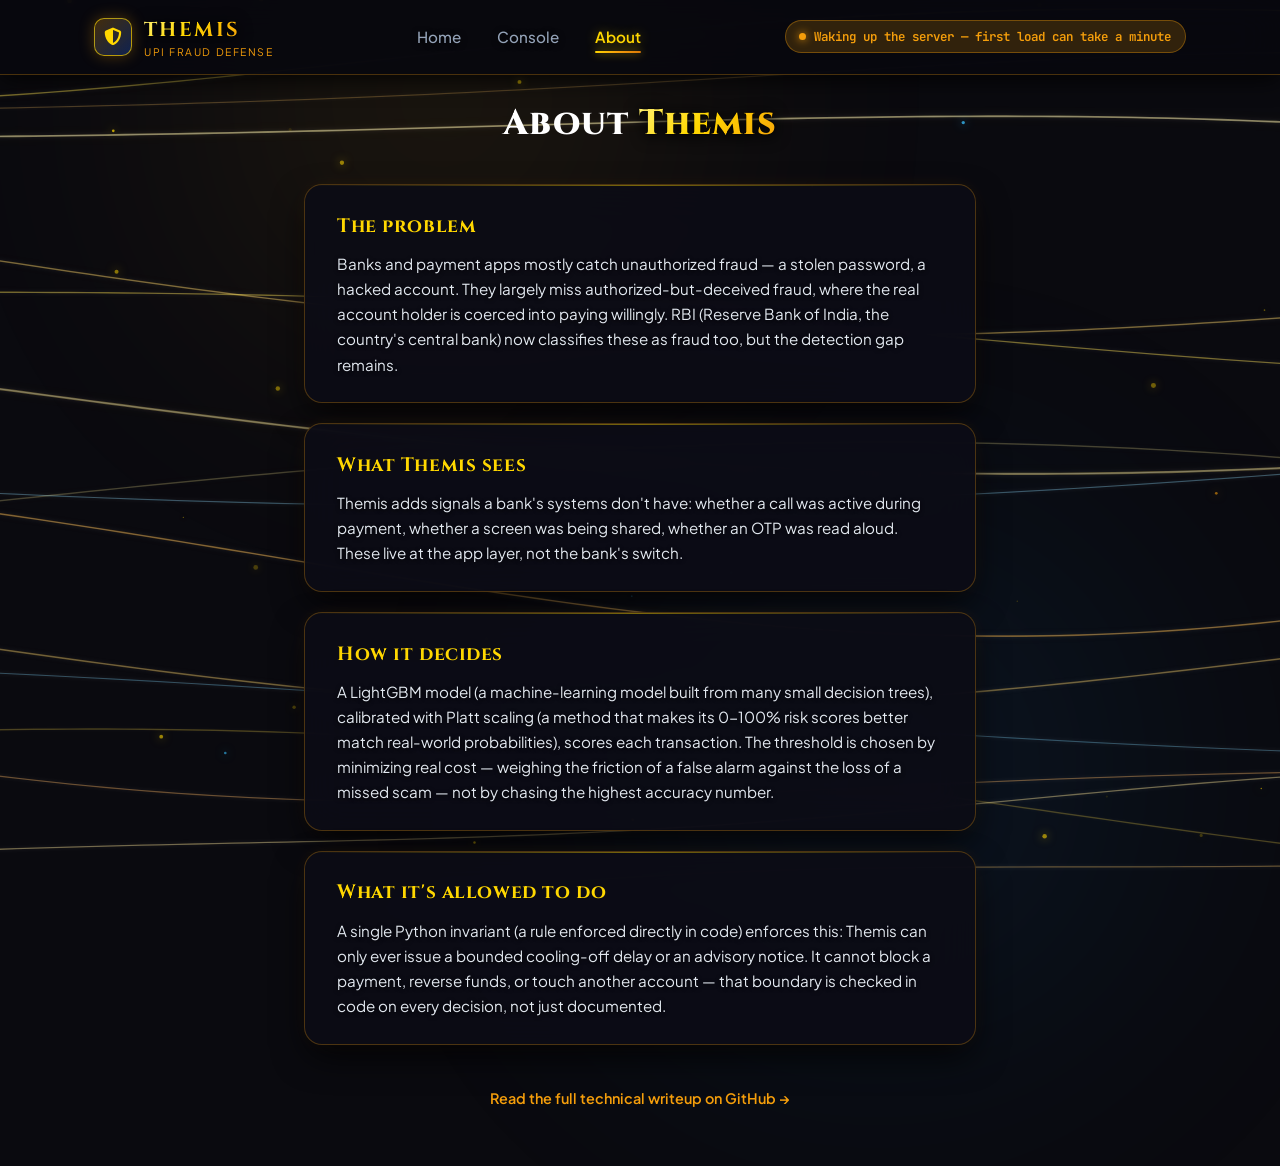
==== commit 7657eed7: "Improved Frontend" ====
--- a/frontend/about.html
+++ b/frontend/about.html
@@ -62,7 +62,7 @@
         <article class="arch-card glass-panel animate-fade-in delay-1">
           <h2 class="arch-card-title font-display">The problem</h2>
           <p class="arch-card-text">
-            Banks and payment apps mostly catch unauthorized fraud — a stolen password, a hacked account. They largely miss authorized-but-deceived fraud, where the real account holder is coerced into paying willingly. RBI now classifies these as fraud too, but the detection gap remains.
+            Banks and payment apps mostly catch unauthorized fraud — a stolen password, a hacked account. They largely miss authorized-but-deceived fraud, where the real account holder is coerced into paying willingly. RBI (Reserve Bank of India, the country's central bank) now classifies these as fraud too, but the detection gap remains.
           </p>
         </article>
 
@@ -78,7 +78,7 @@
         <article class="arch-card glass-panel animate-fade-in delay-3">
           <h2 class="arch-card-title font-display">How it decides</h2>
           <p class="arch-card-text">
-            A LightGBM model, calibrated with Platt scaling, scores each transaction. The threshold is chosen by minimizing real cost — weighing the friction of a false alarm against the loss of a missed scam — not by chasing the highest accuracy number.
+            A LightGBM model (a machine-learning model built from many small decision trees), calibrated with Platt scaling (a method that makes its 0-100% risk scores better match real-world probabilities), scores each transaction. The threshold is chosen by minimizing real cost — weighing the friction of a false alarm against the loss of a missed scam — not by chasing the highest accuracy number.
           </p>
         </article>
 
@@ -86,7 +86,7 @@
         <article class="arch-card glass-panel animate-fade-in delay-4">
           <h2 class="arch-card-title font-display">What it's allowed to do</h2>
           <p class="arch-card-text">
-            A single Python invariant enforces this: Themis can only ever issue a bounded cooling-off delay or an advisory notice. It cannot block a payment, reverse funds, or touch another account — that boundary is checked in code on every decision, not just documented.
+            A single Python invariant (a rule enforced directly in code) enforces this: Themis can only ever issue a bounded cooling-off delay or an advisory notice. It cannot block a payment, reverse funds, or touch another account — that boundary is checked in code on every decision, not just documented.
           </p>
         </article>
 
@@ -114,6 +114,7 @@
 
     // Health Status Check with Auto-Retry
     let healthTimer = null;
+    let healthRetryStartedAt = Date.now();
     async function checkHealth() {
       const urlParams = new URLSearchParams(window.location.search);
       const apiBase = urlParams.get('api') || sessionStorage.getItem('themis_api_base') || 'https://themis-razorpay-buildathon.onrender.com';
@@ -132,13 +133,20 @@
         }
         dot.className = 'pulse-dot';
         pill.className = 'nav-status';
+        healthRetryStartedAt = Date.now();
 
         if (healthTimer) clearTimeout(healthTimer);
         healthTimer = setTimeout(checkHealth, 30000);
       } catch (e) {
-        text.textContent = 'Backend unreachable';
-        dot.className = 'pulse-dot danger';
-        pill.className = 'nav-status offline';
+        if (Date.now() - healthRetryStartedAt < 60000) {
+          text.textContent = 'Waking up the server — first load can take a minute';
+          dot.className = 'pulse-dot waking';
+          pill.className = 'nav-status waking';
+        } else {
+          text.textContent = 'Backend unreachable';
+          dot.className = 'pulse-dot danger';
+          pill.className = 'nav-status offline';
+        }
 
         if (healthTimer) clearTimeout(healthTimer);
         healthTimer = setTimeout(checkHealth, 4000);
--- a/frontend/styles.css
+++ b/frontend/styles.css
@@ -302,6 +302,17 @@
   box-shadow: 0 0 8px var(--danger);
 }
 
+.nav-status.waking {
+  background: var(--warning-bg);
+  border-color: var(--warning-border);
+  color: var(--warning);
+}
+
+.pulse-dot.waking {
+  background: var(--warning);
+  box-shadow: 0 0 8px var(--warning);
+}
+
 @keyframes pulseDot {
   0%, 100% { opacity: 1; transform: scale(1); }
   50% { opacity: 0.4; transform: scale(0.8); }
@@ -448,7 +459,7 @@
 
 .hero-lock-title {
   font-family: "HYWenHei-85W", "Anton", "Archivo Black", sans-serif;
-  font-size: clamp(2.2rem, 5vw, 4.25rem);
+  font-size: clamp(1.05rem, 5vw, 2.8rem);
   font-weight: 800;
   line-height: 1.2;
   margin-bottom: 1.25rem;
@@ -456,6 +467,7 @@
   letter-spacing: 0;
   text-shadow: 0 3px 15px rgba(0, 0, 0, 0.95);
   max-width: 800px;
+  white-space: nowrap;
 }
 
 .hero-lock-subhead {
@@ -589,6 +601,16 @@
   -webkit-backdrop-filter: none;
 }
 
+.main-content--console {
+  font-size: 1.05rem;
+  line-height: 1.65;
+}
+
+.main-content--console button,
+.main-content--console .btn {
+  font-size: 1rem;
+}
+
 .main-content--console .glass-panel::before {
   display: none;
 }
@@ -637,6 +659,20 @@
   color: var(--text-light);
 }
 
+body:has(.main-content--console) .ambient-glow {
+  animation-name: consoleAmbientPulse;
+}
+
+body:has(.main-content--console) #wutheringCanvas {
+  opacity: 0.35;
+}
+
+@keyframes consoleAmbientPulse {
+  0% { transform: scale(1) translateY(0); opacity: 0.025; }
+  50% { transform: scale(1.08) translateY(-12px); opacity: 0.05; }
+  100% { transform: scale(0.98) translateY(8px); opacity: 0.03; }
+}
+
 .console-zone--left,
 .console-zone--right {
   min-height: 0;
@@ -649,7 +685,7 @@
 }
 
 .zone-title {
-  font-size: 1.05rem;
+  font-size: 1.15rem;
   font-weight: 700;
   color: var(--text-white);
   letter-spacing: 0.02em;
@@ -690,7 +726,7 @@
 }
 
 .preset-tag {
-  font-size: 0.68rem;
+  font-size: 0.75rem;
   font-weight: 800;
   letter-spacing: 0.08em;
   text-transform: uppercase;
@@ -707,7 +743,7 @@
 .tag-highvalue { background: rgba(56, 189, 248, 0.18); color: #38bdf8; }
 
 .preset-card-title {
-  font-size: 0.86rem;
+  font-size: 0.96rem;
   font-weight: 600;
   color: var(--text-white);
   line-height: 1.45;
@@ -788,13 +824,13 @@
 }
 
 .custom-case-header h3 {
-  font-size: 0.96rem;
+  font-size: 1.05rem;
   color: var(--text-white);
   margin-bottom: 0.25rem;
 }
 
 .custom-case-header p {
-  font-size: 0.8rem;
+  font-size: 0.92rem;
   color: var(--text-muted);
 }
 
@@ -806,6 +842,26 @@
   margin-bottom: 0.85rem;
 }
 
+.form-stage + .form-stage {
+  border-top: 1px solid rgba(245, 158, 11, 0.2);
+  margin-top: 1.15rem;
+  padding-top: 1.05rem;
+}
+
+.form-stage-title {
+  color: var(--gold-primary);
+  font-size: 0.88rem;
+  font-weight: 800;
+  letter-spacing: 0.08em;
+  margin-bottom: 0.65rem;
+  text-transform: uppercase;
+}
+
+.form-stage--device .payload-flags-row {
+  border-top: 0;
+  padding-top: 0;
+}
+
 .btn-custom-detection {
   display: flex;
   margin-left: auto;
@@ -822,17 +878,20 @@
 }
 
 .field-item {
-  display: flex;
-  flex-direction: column;
+  display: grid;
+  grid-template-rows: 1.82rem 0.94rem auto;
   gap: 0.25rem;
   min-width: 0;
 }
 
 .field-item label {
-  font-size: 0.7rem;
+  font-size: 0.78rem;
+  line-height: 1.3;
+  min-height: 1.82rem;
   color: var(--text-muted);
   text-transform: uppercase;
   font-weight: 600;
+  grid-row: 1;
 }
 
 .form-input {
@@ -842,15 +901,20 @@
   padding: 0.4rem 0.6rem;
   color: var(--text-white);
   font-family: 'JetBrains Mono', monospace;
-  font-size: 0.8rem;
+  font-size: 0.88rem;
   outline: none;
 }
 
 .field-help {
   display: block;
   margin-top: -0.35rem;
-  font-size: 0.72rem;
+  font-size: 0.78rem;
   color: var(--text-muted);
+  grid-row: 2;
+}
+
+.field-item .form-input {
+  grid-row: 3;
 }
 
 .form-input:focus {
@@ -869,7 +933,7 @@
   display: flex;
   align-items: center;
   gap: 0.35rem;
-  font-size: 0.75rem;
+  font-size: 0.84rem;
   color: var(--text-light);
   cursor: pointer;
 }
@@ -883,7 +947,7 @@
   text-align: center;
   padding: 4.5rem 1.5rem;
   color: var(--text-muted);
-  font-size: 0.92rem;
+  font-size: 1rem;
 }
 
 /* 1. Score Block & Gauge */
@@ -894,7 +958,7 @@
 .score-line-labels {
   display: flex;
   justify-content: space-between;
-  font-size: 0.8rem;
+  font-size: 0.88rem;
   font-weight: 700;
   text-transform: uppercase;
   color: var(--text-muted);
@@ -933,7 +997,7 @@
 }
 
 .score-numeric-val {
-  font-size: 1.8rem;
+  font-size: 3rem;
   font-weight: 800;
   font-family: 'JetBrains Mono', monospace;
   line-height: 1;
@@ -941,7 +1005,7 @@
 
 /* 2. Action Result Line */
 .result-action-line {
-  font-size: 1.05rem;
+  font-size: 1.08rem;
   font-weight: 800;
   padding: 0.65rem 0.9rem;
   border-radius: var(--radius-sm);
@@ -981,7 +1045,7 @@
 }
 
 .narration-quote {
-  font-size: 0.85rem;
+  font-size: 0.96rem;
   color: var(--text-light);
   line-height: 1.45;
   font-style: italic;
@@ -1197,6 +1261,104 @@
   padding: 1.5rem;
 }
 
+.result-plain-summary,
+.result-action-block,
+.technical-details {
+  margin-bottom: 1.15rem;
+}
+
+.result-plain-summary h3,
+.result-action-block h3 {
+  color: var(--gold-primary);
+  font-size: 0.92rem;
+  letter-spacing: 0.05em;
+  margin-bottom: 0.5rem;
+  text-transform: uppercase;
+}
+
+.result-plain-summary p {
+  color: var(--text-light);
+  font-size: 1rem;
+  line-height: 1.55;
+  margin-bottom: 0.7rem;
+}
+
+.plain-reasons-list {
+  display: grid;
+  gap: 0.4rem;
+}
+
+.plain-reason-item {
+  border-left: 3px solid var(--gold-primary);
+  color: var(--text-light);
+  font-size: 0.95rem;
+  padding: 0.35rem 0.7rem;
+}
+
+.plain-reason-empty,
+.technical-details,
+.technical-details-heading,
+.technical-feature-item {
+  color: var(--text-muted);
+}
+
+.technical-details {
+  border-top: 1px solid rgba(255, 255, 255, 0.1);
+  padding-top: 0.75rem;
+}
+
+.technical-details-heading,
+.audit-technical-heading,
+.audit-timeline-heading {
+  font-size: 0.78rem;
+  font-weight: 800;
+  letter-spacing: 0.08em;
+  margin-bottom: 0.45rem;
+  text-transform: uppercase;
+}
+
+.technical-details-heading span {
+  color: var(--text-dim);
+  font-family: 'JetBrains Mono', monospace;
+  margin-left: 0.4rem;
+}
+
+.technical-feature-list,
+.audit-technical-list {
+  display: grid;
+  gap: 0.25rem;
+}
+
+.technical-feature-item,
+.audit-technical-item {
+  font-size: 0.72rem;
+  line-height: 1.4;
+  overflow-wrap: anywhere;
+}
+
+.scoring-guide-panel {
+  border: 1px solid var(--gold-border);
+  border-radius: var(--radius-lg);
+  padding: 1.5rem;
+  color: var(--text-light);
+  text-shadow: 0 2px 7px rgba(0, 0, 0, 0.95);
+}
+
+.scoring-guide-panel .zone-title {
+  color: var(--gold-bright);
+  margin-bottom: 0.85rem;
+}
+
+.scoring-guide-list {
+  display: grid;
+  gap: 0.6rem;
+  margin: 0;
+  padding-left: 1.4rem;
+  color: var(--text-light);
+  font-size: 0.86rem;
+  line-height: 1.45;
+}
+
 .audit-header-row {
   display: flex;
   align-items: center;
@@ -1211,6 +1373,47 @@
   border-radius: var(--radius-sm);
   padding: 0.5rem 0.85rem;
   margin-bottom: 1rem;
+}
+
+.audit-explanation {
+  color: var(--text-muted);
+  font-size: 0.82rem;
+  line-height: 1.45;
+  margin: -0.55rem 0 1rem;
+}
+
+.audit-timeline-heading {
+  color: var(--gold-primary);
+  margin-top: 0.8rem;
+}
+
+.audit-timeline-item {
+  display: grid;
+  grid-template-columns: minmax(7.5rem, auto) 1fr;
+  gap: 0.7rem;
+  padding: 0.65rem 0;
+  border-bottom: 1px solid rgba(255, 255, 255, 0.08);
+}
+
+.audit-timeline-time {
+  color: var(--gold-light);
+  font-family: 'JetBrains Mono', monospace;
+  font-size: 0.78rem;
+}
+
+.audit-timeline-what {
+  color: var(--text-light);
+  font-size: 0.9rem;
+  line-height: 1.4;
+}
+
+.audit-technical-heading {
+  color: var(--text-muted);
+  font-size: 0.78rem;
+  font-weight: 800;
+  letter-spacing: 0.08em;
+  margin: 0.9rem 0 0.45rem;
+  text-transform: uppercase;
 }
 
 .audit-timeline-compact {
@@ -1373,7 +1576,7 @@
   .nav-links.active { display: flex; }
   .nav-toggle { display: block; }
   .nav-status { display: none; }
-  .hero-lock-title { font-size: 2rem; }
+  .hero-lock-title { font-size: 1.05rem; }
   .preset-grid-2x2 { grid-template-columns: 1fr; }
   .payload-fields-grid { grid-template-columns: 1fr; }
   .hero-help-link {
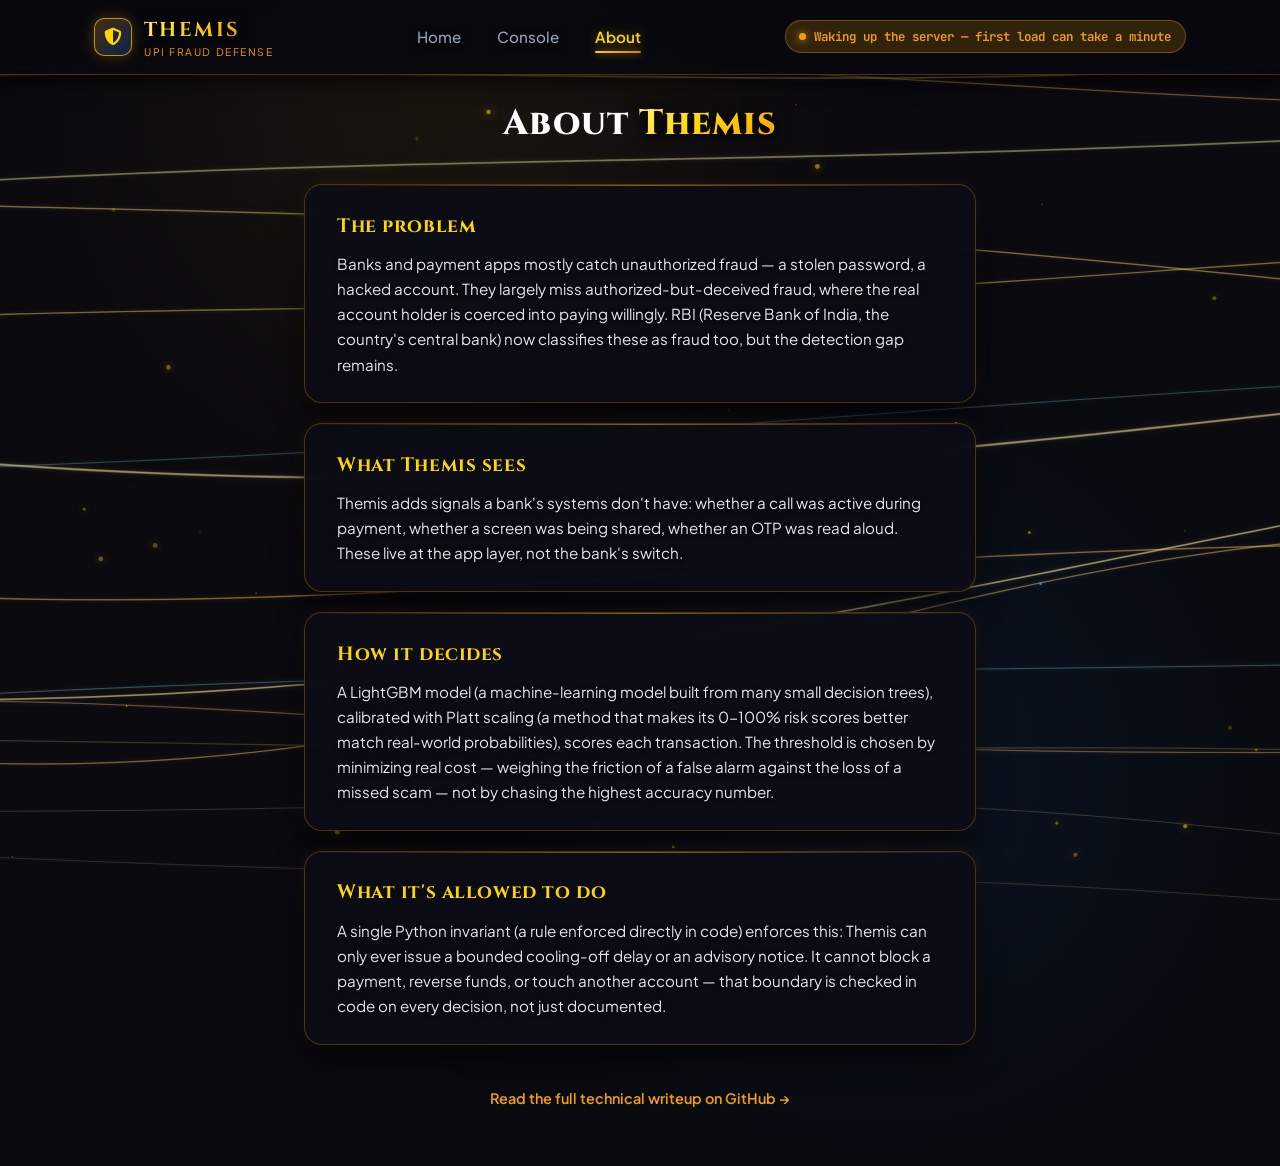
==== commit e953ecbb: "docs: align deployment, API, and mobile roadmap documentation" ====
--- a/frontend/about.html
+++ b/frontend/about.html
@@ -127,9 +127,9 @@
         if (!res.ok) throw new Error('Health check failed');
         const data = await res.json();
         if (data.is_dummy_model === false) {
-          text.textContent = `Model loaded — ${data.n_features || 28} features`;
+          text.textContent = 'Model loaded';
         } else {
-          text.textContent = `Demo model loaded — ${data.n_features || 28} features`;
+          text.textContent = 'Model loaded';
         }
         dot.className = 'pulse-dot';
         pill.className = 'nav-status';
--- a/frontend/styles.css
+++ b/frontend/styles.css
@@ -1334,29 +1334,6 @@
   font-size: 0.72rem;
   line-height: 1.4;
   overflow-wrap: anywhere;
-}
-
-.scoring-guide-panel {
-  border: 1px solid var(--gold-border);
-  border-radius: var(--radius-lg);
-  padding: 1.5rem;
-  color: var(--text-light);
-  text-shadow: 0 2px 7px rgba(0, 0, 0, 0.95);
-}
-
-.scoring-guide-panel .zone-title {
-  color: var(--gold-bright);
-  margin-bottom: 0.85rem;
-}
-
-.scoring-guide-list {
-  display: grid;
-  gap: 0.6rem;
-  margin: 0;
-  padding-left: 1.4rem;
-  color: var(--text-light);
-  font-size: 0.86rem;
-  line-height: 1.45;
 }
 
 .audit-header-row {
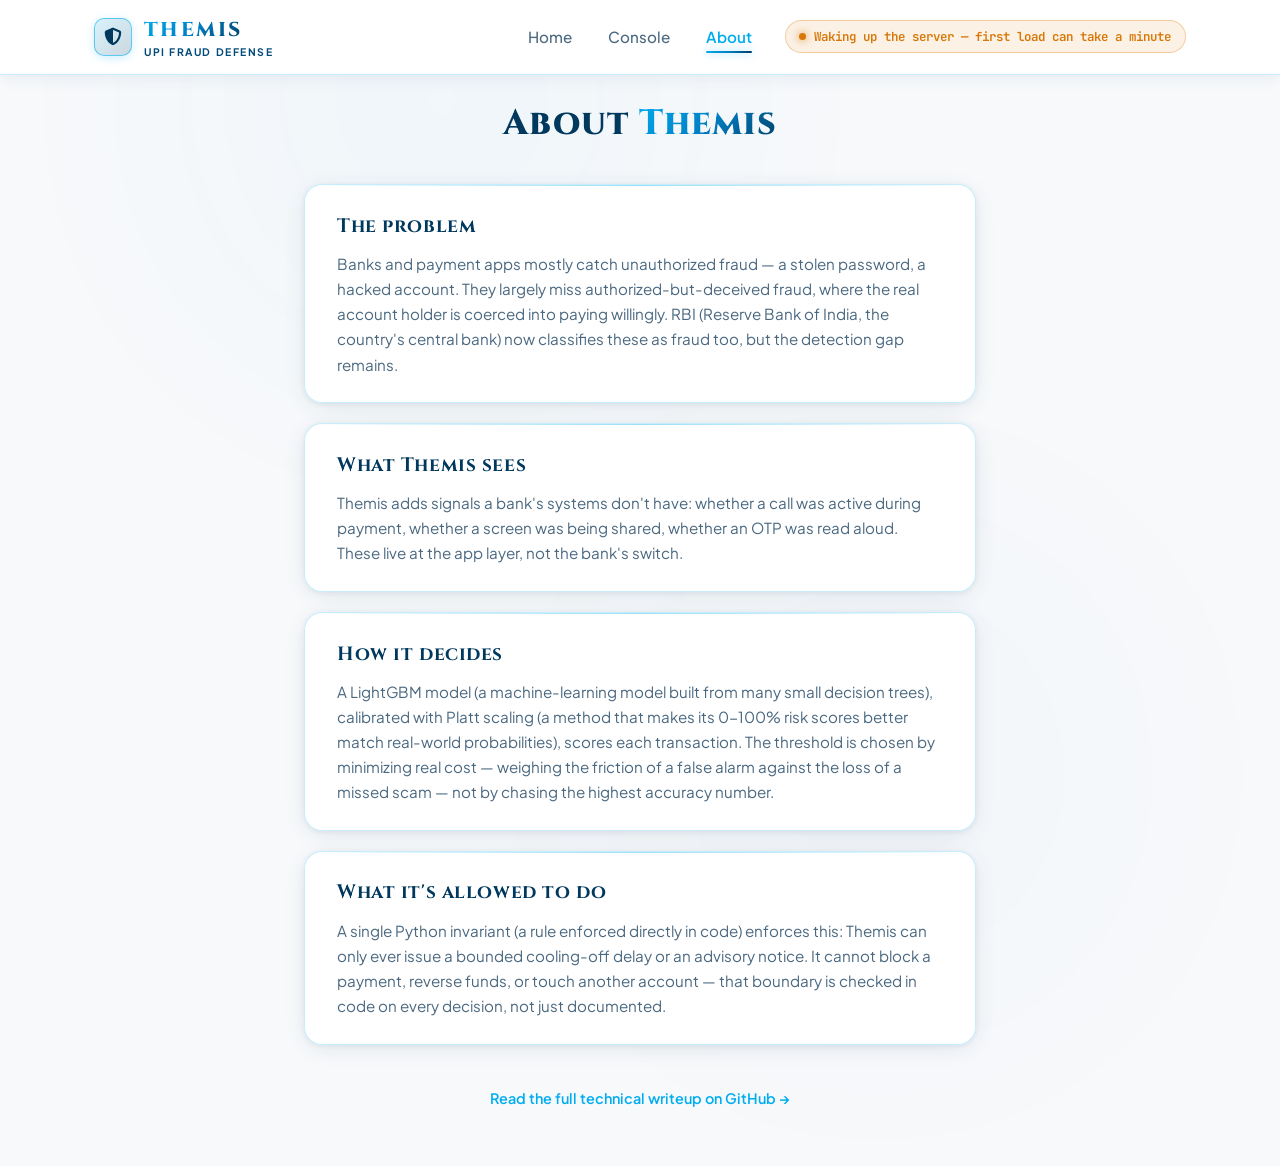
==== commit 07a653c2: "Final fixes" ====
--- a/frontend/about.html
+++ b/frontend/about.html
@@ -40,7 +40,7 @@
 
       <div class="nav-status" id="navHealthPill">
         <span class="pulse-dot" id="navHealthDot"></span>
-        <span id="navHealthText">Checking backend...</span>
+        <span id="navHealthText">Waking up the server — first load can take a minute</span>
       </div>
     </div>
   </nav>
@@ -112,45 +112,14 @@
       navToggle.addEventListener('click', () => navLinks.classList.toggle('active'));
     }
 
-    // Health Status Check with Auto-Retry
-    let healthTimer = null;
-    let healthRetryStartedAt = Date.now();
-    async function checkHealth() {
-      const urlParams = new URLSearchParams(window.location.search);
-      const apiBase = urlParams.get('api') || sessionStorage.getItem('themis_api_base') || 'https://themis-razorpay-buildathon.onrender.com';
+    // Help keeps the server wake-up message visible while the Console presents demo mode.
+    function checkHealth() {
       const dot = document.getElementById('navHealthDot');
       const text = document.getElementById('navHealthText');
       const pill = document.getElementById('navHealthPill');
-
-      try {
-        const res = await fetch(`${apiBase}/health`, { method: 'GET' });
-        if (!res.ok) throw new Error('Health check failed');
-        const data = await res.json();
-        if (data.is_dummy_model === false) {
-          text.textContent = 'Model loaded';
-        } else {
-          text.textContent = 'Model loaded';
-        }
-        dot.className = 'pulse-dot';
-        pill.className = 'nav-status';
-        healthRetryStartedAt = Date.now();
-
-        if (healthTimer) clearTimeout(healthTimer);
-        healthTimer = setTimeout(checkHealth, 30000);
-      } catch (e) {
-        if (Date.now() - healthRetryStartedAt < 60000) {
-          text.textContent = 'Waking up the server — first load can take a minute';
-          dot.className = 'pulse-dot waking';
-          pill.className = 'nav-status waking';
-        } else {
-          text.textContent = 'Backend unreachable';
-          dot.className = 'pulse-dot danger';
-          pill.className = 'nav-status offline';
-        }
-
-        if (healthTimer) clearTimeout(healthTimer);
-        healthTimer = setTimeout(checkHealth, 4000);
-      }
+      text.textContent = 'Waking up the server — first load can take a minute';
+      dot.className = 'pulse-dot waking';
+      pill.className = 'nav-status waking';
     }
     checkHealth();
   </script>
--- a/frontend/styles.css
+++ b/frontend/styles.css
@@ -1,63 +1,71 @@
 /* ==========================================================================
-   THEMIS — Wuthering Waves Ethereal Theme Stylesheet
+   THEMIS — Barclays-Style Light Banking Theme Stylesheet
    Final Content & Layout Lock
-   Color Palette: Deep Black (#0a0a0f), Amber Gold (#f59e0b, #ffd700),
-                  Electric Blue (#2563eb), Cyan (#0ea5e9)
+   Color Palette: White/Light-Grey backgrounds, Barclays Blue (#00AEEF),
+                  Deep Navy (#00395D), Clean whites & soft shadows
    ========================================================================== */
 
 :root {
-  /* Colors */
-  --bg-void: #0a0a0f;
-  
-  /* Guaranteed-Opaque Glassmorphism Scrims */
-  --bg-panel: rgba(12, 12, 22, 0.94);
-  --bg-panel-elevated: rgba(18, 18, 32, 0.96);
-  --bg-panel-hover: rgba(24, 24, 42, 0.98);
-  --bg-panel-subtle: rgba(10, 10, 18, 0.90);
-  
-  --gold-primary: #f59e0b;
-  --gold-bright: #ffd700;
-  --gold-light: #fef08a;
-  --gold-dark: #b45309;
-  --gold-glow: rgba(245, 158, 11, 0.28);
-  --gold-glow-strong: rgba(255, 215, 0, 0.5);
-  --gold-border: rgba(245, 158, 11, 0.28);
-  --gold-border-hover: rgba(255, 215, 0, 0.65);
-
-  --electric-blue: #2563eb;
-  --cyan: #0ea5e9;
-  --cyan-glow: rgba(14, 165, 233, 0.35);
-
-  --text-white: #ffffff;
-  --text-light: #f1f5f9;
-  --text-muted: #94a3b8;
-  --text-dim: #64748b;
-
-  --success: #10b981;
-  --success-bg: rgba(16, 185, 129, 0.18);
-  --success-border: rgba(16, 185, 129, 0.35);
-
-  --warning: #f59e0b;
-  --warning-bg: rgba(245, 158, 11, 0.18);
-  --warning-border: rgba(245, 158, 11, 0.35);
-
-  --danger: #ef4444;
-  --danger-bg: rgba(239, 68, 68, 0.18);
-  --danger-border: rgba(239, 68, 68, 0.35);
-
-  /* Gradients */
-  --grad-gold: linear-gradient(135deg, #ffd700 0%, #f59e0b 50%, #d97706 100%);
-  --grad-gold-text: linear-gradient(135deg, #fff380 0%, #ffd700 45%, #f59e0b 100%);
-  --grad-cyan-blue: linear-gradient(135deg, #38bdf8 0%, #2563eb 100%);
-
-  /* Radius & Shadows */
+  /* ── Core backgrounds ── */
+  --bg-void: #f7f9fb;                  /* replaces dark #0a0a0f — page background */
+
+  /* Panels / cards (white with subtle transparency for glass-panel contexts) */
+  --bg-panel: rgba(255, 255, 255, 0.97);
+  --bg-panel-elevated: rgba(255, 255, 255, 0.99);
+  --bg-panel-hover: rgba(240, 246, 252, 0.99);
+  --bg-panel-subtle: rgba(247, 249, 251, 0.95);
+
+  /* ── Brand / accent colours ── */
+  /* "gold-*" variable names kept so downstream selectors need zero edits */
+  --gold-primary: #00AEEF;             /* Barclays cyan-blue — replaces amber */
+  --gold-bright: #00AEEF;             /* Barclays cyan-blue — replaces bright gold */
+  --gold-light: #b3e8fb;              /* light tint of brand blue */
+  --gold-dark: #00395D;               /* deep Barclays navy — replaces dark amber */
+  --gold-glow: rgba(0, 174, 239, 0.18);
+  --gold-glow-strong: rgba(0, 174, 239, 0.35);
+  --gold-border: rgba(0, 174, 239, 0.22);
+  --gold-border-hover: rgba(0, 174, 239, 0.55);
+
+  /* Secondary blues */
+  --electric-blue: #00395D;           /* deep navy */
+  --cyan: #00AEEF;                    /* brand cyan-blue */
+  --cyan-glow: rgba(0, 174, 239, 0.25);
+
+  /* ── Text ── */
+  --text-white: #ffffff;              /* kept for buttons/badges on coloured bg */
+  --text-light: #00395D;              /* primary readable text on white — deep navy */
+  --text-muted: #4a6880;              /* secondary text — muted steel-blue */
+  --text-dim: #7a96a8;               /* de-emphasised text */
+
+  /* ── Semantic states ── */
+  --success: #16a34a;                 /* green — kept, darkened for light bg readability */
+  --success-bg: rgba(22, 163, 74, 0.10);
+  --success-border: rgba(22, 163, 74, 0.30);
+
+  --warning: #d97706;
+  --warning-bg: rgba(217, 119, 6, 0.10);
+  --warning-border: rgba(217, 119, 6, 0.30);
+
+  --danger: #dc2626;
+  --danger-bg: rgba(220, 38, 38, 0.10);
+  --danger-border: rgba(220, 38, 38, 0.30);
+
+  /* ── Gradients ── */
+  /* Primary CTA: bright blue → deep navy */
+  --grad-gold: linear-gradient(135deg, #00AEEF 0%, #007fc4 50%, #00395D 100%);
+  /* Brand text gradient: cyan-blue sweep */
+  --grad-gold-text: linear-gradient(135deg, #00AEEF 0%, #007fc4 50%, #00395D 100%);
+  --grad-cyan-blue: linear-gradient(135deg, #00AEEF 0%, #00395D 100%);
+
+  /* ── Radius & Shadows ── */
   --radius-sm: 8px;
   --radius-md: 14px;
   --radius-lg: 18px;
   --radius-xl: 24px;
   --radius-full: 9999px;
 
-  --shadow-panel: 0 14px 35px -5px rgba(0, 0, 0, 0.85), 0 0 20px -5px rgba(245, 158, 11, 0.12);
+  /* Soft banking-card shadow — no dark glow, clean lift */
+  --shadow-panel: 0 4px 24px -4px rgba(0, 57, 93, 0.12), 0 1px 6px rgba(0, 57, 93, 0.07);
   --transition: all 0.25s cubic-bezier(0.16, 1, 0.3, 1);
 }
 
@@ -93,6 +101,7 @@
 
 /* Background Canvas */
 #wutheringCanvas {
+  display: none;
   position: fixed;
   top: 0;
   left: 0;
@@ -102,21 +111,21 @@
   pointer-events: none;
 }
 
-/* Ambient Radial Glows */
+/* Ambient Radial Glows — very subtle tints on the light background */
 .ambient-glow {
   position: fixed;
   border-radius: 50%;
   filter: blur(140px);
   pointer-events: none;
   z-index: 0;
-  opacity: 0.10;
+  opacity: 0.18;
   animation: ambientPulse 16s ease-in-out infinite alternate;
 }
 
 .ambient-gold-top {
   width: 500px;
   height: 500px;
-  background: radial-gradient(circle, #ffd700 0%, #f59e0b 60%, transparent 70%);
+  background: radial-gradient(circle, rgba(0, 174, 239, 0.35) 0%, rgba(0, 127, 196, 0.18) 60%, transparent 70%);
   top: -150px;
   left: 15%;
 }
@@ -124,16 +133,16 @@
 .ambient-blue-bottom {
   width: 550px;
   height: 550px;
-  background: radial-gradient(circle, #2563eb 0%, #0ea5e9 60%, transparent 70%);
+  background: radial-gradient(circle, rgba(0, 57, 93, 0.20) 0%, rgba(0, 174, 239, 0.10) 60%, transparent 70%);
   bottom: -150px;
   right: 10%;
   animation-delay: -8s;
 }
 
 @keyframes ambientPulse {
-  0% { transform: scale(1) translateY(0); opacity: 0.08; }
-  50% { transform: scale(1.15) translateY(-20px); opacity: 0.12; }
-  100% { transform: scale(0.95) translateY(15px); opacity: 0.09; }
+  0% { transform: scale(1) translateY(0); opacity: 0.12; }
+  50% { transform: scale(1.15) translateY(-20px); opacity: 0.20; }
+  100% { transform: scale(0.95) translateY(15px); opacity: 0.14; }
 }
 
 /* Typography Utility */
@@ -151,7 +160,6 @@
   -webkit-background-clip: text;
   -webkit-text-fill-color: transparent;
   display: inline-block;
-  filter: drop-shadow(0 2px 8px rgba(0, 0, 0, 0.95)) drop-shadow(0 0 1px rgba(0, 0, 0, 0.9));
 }
 
 /* ==========================================================================
@@ -163,11 +171,11 @@
   left: 0;
   width: 100%;
   z-index: 1000;
-  background: rgba(8, 8, 14, 0.94);
+  background: rgba(255, 255, 255, 0.97);
   backdrop-filter: blur(20px);
   -webkit-backdrop-filter: blur(20px);
   border-bottom: 1px solid var(--gold-border);
-  box-shadow: 0 4px 25px rgba(0, 0, 0, 0.85);
+  box-shadow: 0 2px 16px rgba(0, 57, 93, 0.08);
   transition: var(--transition);
 }
 
@@ -178,6 +186,7 @@
   display: flex;
   align-items: center;
   justify-content: space-between;
+  position: relative;
 }
 
 .brand-logo {
@@ -185,35 +194,37 @@
   align-items: center;
   gap: 0.75rem;
   text-decoration: none;
-  color: var(--text-white);
+  color: var(--electric-blue);
 }
 
 .logo-shield-badge {
   width: 38px;
   height: 38px;
   border-radius: 10px;
-  background: linear-gradient(135deg, rgba(245, 158, 11, 0.25) 0%, rgba(37, 99, 235, 0.3) 100%);
+  background: linear-gradient(135deg, rgba(0, 174, 239, 0.15) 0%, rgba(0, 57, 93, 0.20) 100%);
   border: 1px solid var(--gold-border-hover);
   display: flex;
   align-items: center;
   justify-content: center;
-  color: var(--gold-bright);
+  color: var(--gold-dark);
   font-size: 1.1rem;
-  box-shadow: 0 0 15px rgba(245, 158, 11, 0.3);
+  box-shadow: 0 2px 10px rgba(0, 174, 239, 0.20);
   transition: var(--transition);
 }
 
 .brand-name {
   font-size: 1.25rem;
-  font-weight: 700;
+  font-weight: 800;
   letter-spacing: 0.12em;
   text-transform: uppercase;
   font-family: 'Cinzel', 'Plus Jakarta Sans', serif;
+  color: #002340;
 }
 
 .brand-tag {
   font-size: 0.65rem;
-  color: var(--gold-primary);
+  color: #004b7a;
+  font-weight: 700;
   letter-spacing: 0.15em;
   text-transform: uppercase;
   margin-top: -2px;
@@ -227,6 +238,15 @@
   list-style: none;
 }
 
+@media (min-width: 681px) {
+  .nav-links {
+    position: absolute;
+    left: 50%;
+    transform: translateX(-50%);
+  }
+}
+
+
 .nav-link {
   position: relative;
   text-decoration: none;
@@ -235,11 +255,10 @@
   font-weight: 500;
   padding: 0.4rem 0;
   transition: var(--transition);
-  text-shadow: 0 1px 6px rgba(0, 0, 0, 0.9);
 }
 
 .nav-link:hover {
-  color: var(--text-white);
+  color: var(--electric-blue);
 }
 
 .nav-link::after {
@@ -254,7 +273,7 @@
   transform: scaleX(0);
   transform-origin: center;
   transition: transform 0.3s cubic-bezier(0.16, 1, 0.3, 1);
-  box-shadow: 0 0 8px rgba(255, 215, 0, 0.7);
+  box-shadow: 0 0 8px rgba(0, 174, 239, 0.55);
 }
 
 .nav-link:hover::after,
@@ -265,7 +284,7 @@
 .nav-link.active {
   color: var(--gold-bright);
   font-weight: 600;
-  text-shadow: 0 0 12px rgba(255, 215, 0, 0.4);
+  text-shadow: none;
 }
 
 .nav-status {
@@ -322,7 +341,7 @@
   display: none;
   background: none;
   border: 1px solid var(--gold-border);
-  color: var(--gold-bright);
+  color: var(--gold-dark);
   font-size: 1.2rem;
   padding: 0.5rem 0.75rem;
   border-radius: var(--radius-sm);
@@ -376,7 +395,7 @@
   left: 0;
   right: 0;
   height: 1px;
-  background: linear-gradient(90deg, transparent 0%, rgba(255, 215, 0, 0.45) 50%, transparent 100%);
+  background: linear-gradient(90deg, transparent 0%, rgba(0, 174, 239, 0.40) 50%, transparent 100%);
 }
 
 /* ==========================================================================
@@ -404,28 +423,28 @@
 
 .btn-gold {
   background: var(--grad-gold);
-  color: #000000;
-  box-shadow: 0 4px 20px rgba(245, 158, 11, 0.4);
+  color: #ffffff;
+  box-shadow: 0 4px 20px rgba(0, 174, 239, 0.35);
   font-weight: 700;
 }
 
 .btn-gold:hover {
   transform: translateY(-2px);
-  box-shadow: 0 6px 28px rgba(255, 215, 0, 0.6);
+  box-shadow: 0 6px 28px rgba(0, 174, 239, 0.50);
   filter: brightness(1.08);
 }
 
 .btn-ghost {
-  background: rgba(15, 15, 25, 0.88);
-  color: var(--text-white);
-  border-color: rgba(245, 158, 11, 0.35);
+  background: rgba(255, 255, 255, 0.90);
+  color: var(--electric-blue);
+  border-color: rgba(0, 174, 239, 0.35);
   backdrop-filter: blur(10px);
 }
 
 .btn-ghost:hover {
-  background: rgba(245, 158, 11, 0.15);
+  background: rgba(0, 174, 239, 0.08);
   border-color: var(--gold-border-hover);
-  color: var(--gold-bright);
+  color: var(--gold-dark);
   transform: translateY(-2px);
 }
 
@@ -435,8 +454,8 @@
 .home-hero-panel {
   padding: 0;
   text-align: center;
-  min-height: calc(100vh - 9rem);
-  margin-top: 1.5rem;
+  min-height: calc(100vh - 11rem);
+  margin-top: 1rem;
   margin-bottom: 2.5rem;
   display: flex;
   flex-direction: column;
@@ -461,24 +480,34 @@
   font-family: "HYWenHei-85W", "Anton", "Archivo Black", sans-serif;
   font-size: clamp(1.05rem, 5vw, 2.8rem);
   font-weight: 800;
-  line-height: 1.2;
-  margin-bottom: 1.25rem;
-  color: var(--gold-bright);
+  line-height: 1.25;
+  margin-top: -2.5rem;
+  margin-bottom: 1.5rem;
   letter-spacing: 0;
-  text-shadow: 0 3px 15px rgba(0, 0, 0, 0.95);
   max-width: 800px;
   white-space: nowrap;
 }
 
+.hero-title-main {
+  color: #00395D;
+  display: inline-block;
+}
+
+.hero-title-sub {
+  color: #00AEEF;
+  display: inline-block;
+  font-weight: 800;
+}
+
 .hero-lock-subhead {
   font-size: 1.08rem;
-  color: #e2e8f0;
+  color: var(--text-muted);
   line-height: 1.65;
   margin-bottom: 2.25rem;
   max-width: 760px;
   margin-left: auto;
   margin-right: auto;
-  text-shadow: 0 2px 10px rgba(0, 0, 0, 0.95);
+  text-align: left;
 }
 
 .hero-lock-actions {
@@ -526,11 +555,12 @@
 }
 
 .feature-card {
-  background: rgba(12, 12, 22, 0.9);
-  border: 1px solid rgba(245, 158, 11, 0.22);
+  background: #ffffff;
+  border: 1px solid rgba(0, 174, 239, 0.20);
   border-radius: var(--radius-sm);
   padding: 1.1rem;
   text-align: left;
+  box-shadow: 0 2px 12px rgba(0, 57, 93, 0.07);
 }
 
 .feature-card-icon {
@@ -540,14 +570,14 @@
   display: flex;
   align-items: center;
   justify-content: center;
-  color: var(--gold-bright);
-  background: rgba(245, 158, 11, 0.14);
-  border: 1px solid rgba(245, 158, 11, 0.24);
+  color: var(--gold-dark);
+  background: rgba(0, 174, 239, 0.10);
+  border: 1px solid rgba(0, 174, 239, 0.22);
   margin-bottom: 0.8rem;
 }
 
 .feature-card-title {
-  color: var(--text-white);
+  color: var(--electric-blue);
   font-weight: 700;
   font-size: 0.98rem;
   margin-bottom: 0.45rem;
@@ -557,7 +587,6 @@
   font-size: 0.88rem;
   color: var(--text-muted);
   line-height: 1.5;
-  text-shadow: 0 1px 4px rgba(0, 0, 0, 0.9);
 }
 
 /* ==========================================================================
@@ -593,10 +622,10 @@
 .main-content--console .custom-case-panel,
 .main-content--console .audit-panel-bottom,
 .main-content--console .sms-panel {
-  background: transparent;
+  background: #ffffff;
   border: 1px solid var(--gold-border);
   border-radius: var(--radius-lg);
-  box-shadow: none;
+  box-shadow: var(--shadow-panel);
   backdrop-filter: none;
   -webkit-backdrop-filter: none;
 }
@@ -619,7 +648,7 @@
 .main-content--console .custom-case-panel,
 .main-content--console .audit-panel-bottom,
 .main-content--console .sms-panel {
-  text-shadow: 0 2px 7px rgba(0, 0, 0, 0.95);
+  text-shadow: none;
 }
 
 .main-content--console .preset-card,
@@ -627,24 +656,24 @@
 .main-content--console .release-control-compact,
 .main-content--console .sms-result-box,
 .main-content--console .audit-row-item {
-  background: transparent;
+  background: #f7f9fb;
   box-shadow: none;
 }
 
 .main-content--console .form-input {
-  background: transparent;
-  text-shadow: 0 1px 4px rgba(0, 0, 0, 0.95);
+  background: #f7f9fb;
+  text-shadow: none;
 }
 
 .main-content--console .form-input::placeholder {
-  color: var(--text-light);
-  opacity: 0.9;
-  text-shadow: 0 1px 4px rgba(0, 0, 0, 0.95);
+  color: var(--text-muted);
+  opacity: 0.85;
+  text-shadow: none;
 }
 
 .main-content--console .zone-title,
 .main-content--console .custom-case-header h3 {
-  color: var(--gold-bright);
+  color: var(--gold-dark);
   font-weight: 800;
 }
 
@@ -664,13 +693,13 @@
 }
 
 body:has(.main-content--console) #wutheringCanvas {
-  opacity: 0.35;
+  opacity: 0.20;
 }
 
 @keyframes consoleAmbientPulse {
-  0% { transform: scale(1) translateY(0); opacity: 0.025; }
-  50% { transform: scale(1.08) translateY(-12px); opacity: 0.05; }
-  100% { transform: scale(0.98) translateY(8px); opacity: 0.03; }
+  0% { transform: scale(1) translateY(0); opacity: 0.08; }
+  50% { transform: scale(1.08) translateY(-12px); opacity: 0.14; }
+  100% { transform: scale(0.98) translateY(8px); opacity: 0.10; }
 }
 
 .console-zone--left,
@@ -680,14 +709,14 @@
 
 .zone-header {
   margin-bottom: 1.25rem;
-  border-bottom: 1px solid rgba(245, 158, 11, 0.18);
+  border-bottom: 1px solid rgba(0, 174, 239, 0.18);
   padding-bottom: 0.6rem;
 }
 
 .zone-title {
   font-size: 1.15rem;
   font-weight: 700;
-  color: var(--text-white);
+  color: var(--electric-blue);
   letter-spacing: 0.02em;
 }
 
@@ -700,8 +729,8 @@
 }
 
 .preset-card {
-  background: rgba(14, 14, 24, 0.9);
-  border: 1px solid rgba(245, 158, 11, 0.22);
+  background: #ffffff;
+  border: 1px solid rgba(0, 174, 239, 0.20);
   border-radius: var(--radius-md);
   padding: 1rem;
   cursor: pointer;
@@ -716,13 +745,13 @@
 .preset-card:hover {
   transform: translateY(-2px);
   border-color: var(--gold-border-hover);
-  box-shadow: 0 8px 20px rgba(0, 0, 0, 0.7);
+  box-shadow: 0 6px 20px rgba(0, 57, 93, 0.12);
 }
 
 .preset-card.active {
   border-color: var(--gold-bright);
-  background: rgba(24, 24, 40, 0.98);
-  box-shadow: 0 0 18px rgba(255, 215, 0, 0.3), inset 0 0 10px rgba(245, 158, 11, 0.15);
+  background: rgba(0, 174, 239, 0.05);
+  box-shadow: 0 0 18px rgba(0, 174, 239, 0.18), inset 0 0 10px rgba(0, 174, 239, 0.07);
 }
 
 .preset-tag {
@@ -740,12 +769,12 @@
 .tag-clean { background: var(--success-bg); color: var(--success); }
 .tag-coercion { background: var(--danger-bg); color: var(--danger); }
 .tag-ambiguous { background: var(--warning-bg); color: var(--warning); }
-.tag-highvalue { background: rgba(56, 189, 248, 0.18); color: #38bdf8; }
+.tag-highvalue { background: rgba(0, 174, 239, 0.12); color: #007fc4; }
 
 .preset-card-title {
   font-size: 0.96rem;
   font-weight: 600;
-  color: var(--text-white);
+  color: var(--text-light);
   line-height: 1.45;
 }
 
@@ -807,7 +836,7 @@
 
 /* Custom Case Panel */
 .custom-case-panel {
-  border-top: 1px dashed rgba(245, 158, 11, 0.2);
+  border-top: 1px dashed rgba(0, 174, 239, 0.25);
   padding-top: 1rem;
   margin-top: 0.2rem;
 }
@@ -825,7 +854,7 @@
 
 .custom-case-header h3 {
   font-size: 1.05rem;
-  color: var(--text-white);
+  color: var(--electric-blue);
   margin-bottom: 0.25rem;
 }
 
@@ -835,15 +864,15 @@
 }
 
 .advanced-payload-body {
-  background: transparent;
-  border: 1px solid rgba(245, 158, 11, 0.2);
+  background: #f7f9fb;
+  border: 1px solid rgba(0, 174, 239, 0.18);
   border-radius: var(--radius-sm);
   padding: 0.85rem;
   margin-bottom: 0.85rem;
 }
 
 .form-stage + .form-stage {
-  border-top: 1px solid rgba(245, 158, 11, 0.2);
+  border-top: 1px solid rgba(0, 174, 239, 0.15);
   margin-top: 1.15rem;
   padding-top: 1.05rem;
 }
@@ -895,11 +924,11 @@
 }
 
 .form-input {
-  background: rgba(6, 6, 12, 0.9);
-  border: 1px solid rgba(245, 158, 11, 0.25);
+  background: #f7f9fb;
+  border: 1px solid rgba(0, 174, 239, 0.28);
   border-radius: var(--radius-sm);
   padding: 0.4rem 0.6rem;
-  color: var(--text-white);
+  color: var(--text-light);
   font-family: 'JetBrains Mono', monospace;
   font-size: 0.88rem;
   outline: none;
@@ -925,7 +954,7 @@
   display: flex;
   flex-wrap: wrap;
   gap: 0.6rem;
-  border-top: 1px solid rgba(255, 255, 255, 0.06);
+  border-top: 1px solid rgba(0, 57, 93, 0.08);
   padding-top: 0.6rem;
 }
 
@@ -973,7 +1002,7 @@
 .gauge-track {
   width: 100%;
   height: 8px;
-  background: rgba(255, 255, 255, 0.08);
+  background: rgba(0, 57, 93, 0.10);
   border-radius: 4px;
   position: relative;
   overflow: visible;
@@ -1016,7 +1045,7 @@
 .action-cooling {
   background: var(--warning-bg);
   border: 1px solid var(--warning-border);
-  color: var(--gold-bright);
+  color: var(--warning);
 }
 
 .action-cleared {
@@ -1026,9 +1055,9 @@
 }
 
 .action-advisory {
-  background: rgba(56, 189, 248, 0.15);
-  border: 1px solid rgba(56, 189, 248, 0.3);
-  color: #38bdf8;
+  background: rgba(0, 174, 239, 0.10);
+  border: 1px solid rgba(0, 174, 239, 0.30);
+  color: #007fc4;
 }
 
 /* 3. Narration Row */
@@ -1037,8 +1066,8 @@
   align-items: flex-start;
   justify-content: space-between;
   gap: 0.75rem;
-  background: rgba(10, 10, 18, 0.85);
-  border: 1px solid rgba(245, 158, 11, 0.2);
+  background: #f7f9fb;
+  border: 1px solid rgba(0, 174, 239, 0.18);
   border-radius: var(--radius-sm);
   padding: 0.75rem 0.9rem;
   margin-bottom: 1rem;
@@ -1058,8 +1087,8 @@
   text-transform: uppercase;
   padding: 0.15rem 0.45rem;
   border-radius: var(--radius-full);
-  background: rgba(245, 158, 11, 0.15);
-  color: var(--gold-bright);
+  background: rgba(0, 174, 239, 0.10);
+  color: var(--gold-dark);
   border: 1px solid var(--gold-border);
   font-family: 'JetBrains Mono', monospace;
   white-space: nowrap;
@@ -1077,8 +1106,8 @@
 }
 
 .shap-pill {
-  background: rgba(14, 14, 24, 0.9);
-  border: 1px solid rgba(245, 158, 11, 0.22);
+  background: #f0f6fb;
+  border: 1px solid rgba(0, 174, 239, 0.22);
   border-radius: var(--radius-full);
   padding: 0.25rem 0.65rem;
   font-size: 0.75rem;
@@ -1101,7 +1130,7 @@
 
 /* 5. Release Now Control */
 .release-control-compact {
-  background: rgba(18, 18, 30, 0.95);
+  background: #f0f6fb;
   border: 1px dashed var(--gold-border-hover);
   border-radius: var(--radius-sm);
   padding: 0.75rem;
@@ -1143,7 +1172,7 @@
 /* 6. Link to Audit */
 .audit-link-wrapper {
   text-align: right;
-  border-top: 1px solid rgba(245, 158, 11, 0.15);
+  border-top: 1px solid rgba(0, 174, 239, 0.15);
   padding-top: 0.6rem;
 }
 
@@ -1202,8 +1231,8 @@
 
 .sms-result-box {
   min-height: 216px;
-  background: transparent;
-  border: 1px solid rgba(245, 158, 11, 0.2);
+  background: #f7f9fb;
+  border: 1px solid rgba(0, 174, 239, 0.20);
   border-radius: var(--radius-sm);
   padding: 1rem;
 }
@@ -1232,13 +1261,13 @@
 .sms-risk-high {
   background: var(--danger-bg);
   border: 1px solid var(--danger-border);
-  color: #fecaca;
+  color: var(--danger);
 }
 
 .sms-risk-medium {
   background: var(--warning-bg);
   border: 1px solid var(--warning-border);
-  color: var(--gold-bright);
+  color: var(--warning);
 }
 
 .sms-risk-low {
@@ -1303,7 +1332,7 @@
 }
 
 .technical-details {
-  border-top: 1px solid rgba(255, 255, 255, 0.1);
+  border-top: 1px solid rgba(0, 57, 93, 0.10);
   padding-top: 0.75rem;
 }
 
@@ -1345,8 +1374,8 @@
 .integrity-status-line {
   font-size: 0.82rem;
   color: var(--text-muted);
-  background: transparent;
-  border: 1px solid rgba(245, 158, 11, 0.2);
+  background: #f0f6fb;
+  border: 1px solid rgba(0, 174, 239, 0.18);
   border-radius: var(--radius-sm);
   padding: 0.5rem 0.85rem;
   margin-bottom: 1rem;
@@ -1369,11 +1398,11 @@
   grid-template-columns: minmax(7.5rem, auto) 1fr;
   gap: 0.7rem;
   padding: 0.65rem 0;
-  border-bottom: 1px solid rgba(255, 255, 255, 0.08);
+  border-bottom: 1px solid rgba(0, 57, 93, 0.08);
 }
 
 .audit-timeline-time {
-  color: var(--gold-light);
+  color: var(--gold-dark);
   font-family: 'JetBrains Mono', monospace;
   font-size: 0.78rem;
 }
@@ -1401,8 +1430,8 @@
 
 .audit-row-item {
   position: relative;
-  background: transparent;
-  border: 1px solid rgba(255, 255, 255, 0.06);
+  background: #f7f9fb;
+  border: 1px solid rgba(0, 57, 93, 0.10);
   border-radius: var(--radius-sm);
   padding: 0.5rem 0.75rem;
 }
@@ -1460,7 +1489,7 @@
 .arch-title {
   font-size: 2.2rem;
   font-weight: 800;
-  color: var(--text-white);
+  color: var(--electric-blue);
 }
 
 .arch-cards-stack {
@@ -1477,15 +1506,14 @@
 .arch-card-title {
   font-size: 1.2rem;
   font-weight: 700;
-  color: var(--gold-bright);
+  color: var(--gold-dark);
   margin-bottom: 0.6rem;
 }
 
 .arch-card-text {
   font-size: 0.95rem;
-  color: #e2e8f0;
+  color: var(--text-muted);
   line-height: 1.65;
-  text-shadow: 0 1px 4px rgba(0, 0, 0, 0.9);
 }
 
 .arch-footer-link {
@@ -1543,12 +1571,13 @@
     top: 100%;
     left: 0;
     width: 100%;
-    background: rgba(8, 8, 14, 0.98);
+    background: rgba(255, 255, 255, 0.99);
     backdrop-filter: blur(20px);
     border-bottom: 1px solid var(--gold-border);
     flex-direction: column;
     padding: 1.5rem;
     gap: 1.25rem;
+    box-shadow: 0 8px 24px rgba(0, 57, 93, 0.10);
   }
   .nav-links.active { display: flex; }
   .nav-toggle { display: block; }
@@ -1565,3 +1594,689 @@
     padding: 2.5rem 1.5rem;
   }
 }
+
+/* ==========================================================================
+   CONSOLE REVAMP STYLES (Sentinel Banking Console)
+   ========================================================================== */
+.console-page-header {
+  text-align: center;
+  margin-bottom: 2rem;
+}
+
+.console-main-title {
+  font-family: 'Cinzel', 'Plus Jakarta Sans', serif;
+  font-size: clamp(1.8rem, 4vw, 2.5rem);
+  font-weight: 800;
+  color: var(--electric-blue);
+  letter-spacing: 0.05em;
+  margin-bottom: 0.35rem;
+}
+
+.console-main-subtitle {
+  font-size: 1.05rem;
+  color: var(--text-muted);
+  font-weight: 500;
+}
+
+/* Control Panel Section */
+.control-panel {
+  background: #ffffff;
+  border: 1px solid var(--gold-border);
+  border-radius: var(--radius-lg);
+  padding: 1.75rem 2rem;
+  margin-bottom: 1.5rem;
+  box-shadow: var(--shadow-panel);
+}
+
+.control-panel-header {
+  margin-bottom: 1.25rem;
+}
+
+.control-panel-title {
+  font-size: 1.05rem;
+  font-weight: 800;
+  color: #103A56;
+  letter-spacing: 0.06em;
+  text-transform: uppercase;
+  margin-bottom: 0.35rem;
+}
+
+.control-panel-subtitle {
+  font-size: 0.92rem;
+  color: var(--text-muted);
+  line-height: 1.45;
+}
+
+/* Compact Selectable Scenario Pills */
+.preset-pills-row {
+  display: flex;
+  flex-wrap: wrap;
+  gap: 0.75rem;
+  margin-bottom: 1.5rem;
+}
+
+.scenario-button {
+  background: #ffffff;
+  border: 1px solid rgba(0, 174, 239, 0.3);
+  color: #00395D;
+  padding: 0.55rem 1.1rem;
+  border-radius: var(--radius-full);
+  font-size: 0.88rem;
+  font-weight: 600;
+  cursor: pointer;
+  transition: var(--transition);
+  display: inline-flex;
+  align-items: center;
+  gap: 0.5rem;
+}
+
+.scenario-button:hover {
+  border-color: #00AEEF;
+  background: #f0f9ff;
+}
+
+.scenario-button.active {
+  background: #EAF9FD;
+  border-color: #159AC4;
+  color: #103A56;
+  box-shadow: 0 2px 8px rgba(21, 154, 196, 0.16);
+  font-weight: 700;
+}
+
+.control-panel-actions {
+  display: flex;
+  flex-wrap: wrap;
+  gap: 1rem;
+  padding-top: 1rem;
+  border-top: 1px dashed rgba(0, 174, 239, 0.2);
+}
+
+/* Console Cards Base */
+.console-card {
+  background: #ffffff;
+  border: 1px solid var(--gold-border);
+  border-radius: var(--radius-lg);
+  padding: 1.5rem 1.75rem;
+  margin-bottom: 1.5rem;
+  box-shadow: var(--shadow-panel);
+}
+
+.card-header-sm {
+  border-bottom: 1px solid rgba(0, 174, 239, 0.15);
+  padding-bottom: 0.6rem;
+  margin-bottom: 1.25rem;
+}
+
+.card-header-sm h3 {
+  font-size: 0.95rem;
+  font-weight: 800;
+  color: var(--electric-blue);
+  letter-spacing: 0.06em;
+  text-transform: uppercase;
+}
+
+.flex-between {
+  display: flex;
+  align-items: center;
+  justify-content: space-between;
+}
+
+/* Payment Details Grid */
+.payment-details-grid {
+  display: grid;
+  grid-template-columns: repeat(3, 1fr);
+  gap: 1.25rem;
+}
+
+.detail-cell {
+  display: flex;
+  flex-direction: column;
+  gap: 0.25rem;
+}
+
+.detail-label {
+  font-size: 0.78rem;
+  font-weight: 600;
+  text-transform: uppercase;
+  color: var(--text-muted);
+}
+
+.detail-val {
+  font-size: 1rem;
+  font-weight: 700;
+  color: var(--electric-blue);
+}
+
+.detail-val.highlight-val {
+  font-size: 1.25rem;
+  color: var(--gold-dark);
+  font-family: 'JetBrains Mono', monospace;
+}
+
+/* 2 Column Grids */
+.console-grid-2col {
+  display: grid;
+  grid-template-columns: 1fr 1fr;
+  gap: 1.5rem;
+}
+
+/* Sentinel's Assessment */
+.risk-badge-large {
+  display: inline-block;
+  font-size: 0.82rem;
+  font-weight: 800;
+  letter-spacing: 0.08em;
+  padding: 0.3rem 0.75rem;
+  border-radius: var(--radius-sm);
+  text-transform: uppercase;
+  margin-bottom: 0.5rem;
+  font-family: 'JetBrains Mono', monospace;
+}
+
+.risk-badge-high {
+  background: var(--danger-bg);
+  color: var(--danger);
+  border: 1px solid var(--danger-border);
+}
+
+.risk-badge-review {
+  background: var(--warning-bg);
+  color: var(--warning);
+  border: 1px solid var(--warning-border);
+}
+
+.risk-badge-low {
+  background: var(--success-bg);
+  color: var(--success);
+  border: 1px solid var(--success-border);
+}
+
+.score-large {
+  font-size: 1.5rem;
+  font-weight: 800;
+  color: var(--electric-blue);
+  margin-bottom: 1rem;
+  font-family: 'Plus Jakarta Sans', sans-serif;
+}
+
+.risk-meter-container {
+  margin-bottom: 1.25rem;
+  position: relative;
+}
+
+.risk-meter-labels {
+  display: flex;
+  justify-content: space-between;
+  font-size: 0.78rem;
+  font-weight: 700;
+  color: var(--text-muted);
+  margin-bottom: 0.35rem;
+}
+
+.risk-pin-marker {
+  font-size: 0.85rem;
+  font-weight: 800;
+  color: var(--electric-blue);
+  margin-top: 0.35rem;
+  font-family: 'JetBrains Mono', monospace;
+}
+
+.assessment-summary-text {
+  font-size: 0.95rem;
+  color: var(--text-muted);
+  line-height: 1.5;
+}
+
+/* Why It Looks Unusual */
+.reasons-bullet-list {
+  display: flex;
+  flex-direction: column;
+  gap: 0.85rem;
+}
+
+.reason-bullet-item {
+  border-left: 3px solid #00AEEF;
+  padding-left: 0.75rem;
+}
+
+.bullet-title {
+  font-size: 0.95rem;
+  font-weight: 700;
+  color: var(--electric-blue);
+  display: block;
+}
+
+.bullet-desc {
+  font-size: 0.88rem;
+  color: var(--text-muted);
+  margin-top: 0.15rem;
+}
+
+/* Account Context */
+.context-stats-grid {
+  display: grid;
+  grid-template-columns: repeat(2, 1fr);
+  gap: 0.85rem;
+  margin-bottom: 1.25rem;
+  background: #f7f9fb;
+  padding: 1rem;
+  border-radius: var(--radius-sm);
+  border: 1px solid rgba(0, 174, 239, 0.15);
+}
+
+.ctx-stat {
+  display: flex;
+  flex-direction: column;
+  gap: 0.15rem;
+}
+
+.ctx-label {
+  font-size: 0.75rem;
+  color: var(--text-muted);
+  font-weight: 600;
+}
+
+.ctx-val {
+  font-size: 0.92rem;
+  font-weight: 700;
+  color: var(--electric-blue);
+}
+
+.recent-act-title {
+  font-size: 0.85rem;
+  font-weight: 700;
+  color: var(--text-muted);
+  text-transform: uppercase;
+  margin-bottom: 0.5rem;
+}
+
+.recent-act-list {
+  display: flex;
+  flex-direction: column;
+  gap: 0.35rem;
+}
+
+.act-row {
+  display: flex;
+  justify-content: space-between;
+  font-size: 0.84rem;
+  padding: 0.4rem 0.6rem;
+  border-radius: 4px;
+  background: #ffffff;
+  border: 1px solid rgba(0, 57, 93, 0.08);
+  color: var(--text-muted);
+}
+
+.act-row-flagged {
+  background: #fff5f5;
+  border-color: rgba(220, 38, 38, 0.25);
+  color: var(--danger);
+  font-weight: 700;
+}
+
+/* Recommended Next Step */
+.next-step-title {
+  font-size: 1.1rem;
+  font-weight: 800;
+  color: var(--electric-blue);
+  margin-bottom: 0.5rem;
+}
+
+.next-step-desc {
+  font-size: 0.95rem;
+  color: var(--text-muted);
+  margin-bottom: 1.25rem;
+  line-height: 1.5;
+}
+
+.boundary-note {
+  font-size: 0.82rem;
+  color: var(--text-dim);
+  font-style: italic;
+  margin-bottom: 1.25rem;
+  padding: 0.6rem 0.8rem;
+  background: #f7f9fb;
+  border-radius: var(--radius-sm);
+  border: 1px solid rgba(0, 174, 239, 0.15);
+}
+
+.next-step-actions {
+  display: flex;
+  flex-direction: column;
+  gap: 0.75rem;
+}
+
+/* Modals Overlay & Card */
+.modal-overlay {
+  position: fixed;
+  top: 0;
+  left: 0;
+  right: 0;
+  bottom: 0;
+  background: rgba(0, 20, 35, 0.55);
+  backdrop-filter: blur(8px);
+  -webkit-backdrop-filter: blur(8px);
+  z-index: 2000;
+  display: flex;
+  align-items: center;
+  justify-content: center;
+  padding: 1.5rem;
+  animation: fadeInModal 0.25s ease-out;
+}
+
+@keyframes fadeInModal {
+  from { opacity: 0; transform: scale(0.97); }
+  to { opacity: 1; transform: scale(1); }
+}
+
+.modal-card {
+  background: #ffffff;
+  border: 1px solid var(--gold-border);
+  border-radius: var(--radius-lg);
+  width: 100%;
+  max-width: 580px;
+  max-height: 90vh;
+  overflow-y: auto;
+  padding: 1.75rem 2rem;
+  box-shadow: 0 20px 50px rgba(0, 57, 93, 0.25);
+  position: relative;
+}
+
+.modal-header {
+  display: flex;
+  align-items: center;
+  justify-content: space-between;
+  margin-bottom: 0.35rem;
+}
+
+.modal-header h2 {
+  font-size: 1.15rem;
+  font-weight: 800;
+  color: var(--electric-blue);
+  letter-spacing: 0.05em;
+  text-transform: uppercase;
+}
+
+.modal-close-btn {
+  background: none;
+  border: none;
+  font-size: 1.5rem;
+  color: var(--text-muted);
+  cursor: pointer;
+  padding: 0.2rem 0.5rem;
+  line-height: 1;
+}
+
+.modal-close-btn:hover {
+  color: var(--electric-blue);
+}
+
+.modal-subtitle {
+  font-size: 0.88rem;
+  color: var(--text-muted);
+  margin-bottom: 1.25rem;
+  line-height: 1.45;
+}
+
+.modal-body-form {
+  display: flex;
+  flex-direction: column;
+  gap: 1rem;
+}
+
+.form-group {
+  display: flex;
+  flex-direction: column;
+  gap: 0.35rem;
+}
+
+.form-group label {
+  font-size: 0.82rem;
+  font-weight: 700;
+  color: #00395D;
+}
+
+.currency-input-wrap {
+  display: flex;
+  align-items: center;
+  position: relative;
+}
+
+.currency-symbol {
+  position: absolute;
+  left: 0.75rem;
+  color: var(--text-muted);
+  font-weight: 700;
+}
+
+.currency-input-wrap .form-input {
+  padding-left: 2rem;
+  width: 100%;
+}
+
+.btn-group-toggle {
+  display: flex;
+  gap: 0.5rem;
+}
+
+.btn-toggle {
+  flex: 1;
+  padding: 0.45rem 0.85rem;
+  border: 1px solid rgba(22, 163, 74, 0.3);
+  background: #f0fdf4;
+  color: #166534;
+  border-radius: var(--radius-sm);
+  font-weight: 600;
+  cursor: pointer;
+  transition: var(--transition);
+}
+
+.btn-toggle:hover {
+  background: #dcfce7;
+  border-color: rgba(22, 163, 74, 0.5);
+  color: #14532d;
+}
+
+.btn-toggle.active {
+  background: #16a34a;
+  color: #ffffff;
+  border-color: #15803d;
+  box-shadow: 0 2px 8px rgba(22, 163, 74, 0.25);
+}
+
+.range-inputs-row {
+  display: flex;
+  align-items: center;
+  gap: 0.5rem;
+}
+
+.range-inputs-row span {
+  font-size: 0.85rem;
+  color: var(--text-muted);
+}
+
+.btn-full {
+  width: 100%;
+}
+
+.modal-divider {
+  border-top: 1px solid rgba(0, 174, 239, 0.15);
+  margin: 1rem 0;
+}
+
+.sms-disclaimer {
+  font-size: 0.78rem;
+  color: var(--text-dim);
+  font-style: italic;
+  margin-top: 0.85rem;
+  text-align: center;
+}
+
+.preset-pills-single-line {
+  display: flex;
+  align-items: center;
+  gap: 0.4rem;
+  flex-wrap: nowrap;
+  overflow-x: hidden;
+  padding-bottom: 0.25rem;
+}
+
+.preset-pills-single-line .scenario-button {
+  flex: 1 1 0;
+  min-width: 0;
+  padding: 0.4rem 0.5rem;
+  font-size: 0.78rem;
+  gap: 0.35rem;
+  border-radius: var(--radius-sm);
+  background: #f7f9fb;
+  border: 1px solid rgba(0, 174, 239, 0.3);
+  color: var(--text-muted);
+  font-weight: 600;
+  cursor: pointer;
+  transition: var(--transition);
+  display: inline-flex;
+  align-items: center;
+  justify-content: center;
+  white-space: nowrap;
+}
+
+.preset-pills-single-line .scenario-button:hover {
+  background: rgba(0, 174, 239, 0.08);
+  color: var(--gold-dark);
+  border-color: var(--gold-border-hover);
+}
+
+.preset-pills-single-line .scenario-button.active {
+  background: #00AEEF;
+  color: #ffffff;
+  border-color: #00AEEF;
+  box-shadow: 0 2px 8px rgba(0, 174, 239, 0.25);
+}
+
+.run-scenario-row {
+  margin-top: 1.15rem;
+  padding-top: 1rem;
+  border-top: 1px dashed rgba(0, 174, 239, 0.2);
+}
+
+.tool-highlight-card {
+  border: 1px solid rgba(0, 174, 239, 0.35);
+  background: #ffffff;
+  box-shadow: 0 4px 20px rgba(0, 57, 93, 0.08);
+}
+
+.tool-section-desc {
+  font-size: 0.88rem;
+  color: var(--text-muted);
+  margin-bottom: 1rem;
+  line-height: 1.45;
+}
+
+@media (max-width: 820px) {
+  .console-grid-2col,
+  .payment-details-grid {
+    grid-template-columns: 1fr;
+  }
+}
+
+/* ==========================================================================
+   UNIFIED RISK DOSSIER REPORT MODAL STYLES
+   ========================================================================== */
+.modal-card-report {
+  max-width: 920px;
+  width: 95%;
+  max-height: 92vh;
+  padding: 2rem 2.25rem;
+  border: 2px solid rgba(0, 174, 239, 0.4);
+  background: #ffffff;
+}
+
+.report-document-header {
+  border-bottom: 2px solid #00AEEF;
+  padding-bottom: 1rem;
+  margin-bottom: 1.5rem;
+}
+
+.report-brand-row {
+  display: flex;
+  align-items: center;
+  justify-content: space-between;
+  margin-bottom: 0.5rem;
+}
+
+.report-brand {
+  font-family: 'Cinzel', 'Plus Jakarta Sans', serif;
+  font-size: 1.15rem;
+  font-weight: 800;
+  color: #00395D;
+  display: flex;
+  align-items: center;
+  gap: 0.6rem;
+  letter-spacing: 0.05em;
+}
+
+.report-brand i {
+  color: #00AEEF;
+  font-size: 1.3rem;
+}
+
+.report-meta-strip {
+  display: flex;
+  flex-wrap: wrap;
+  gap: 1.5rem;
+  font-size: 0.85rem;
+  color: var(--text-muted);
+  background: #f7f9fb;
+  padding: 0.6rem 1rem;
+  border-radius: var(--radius-sm);
+  border: 1px solid rgba(0, 174, 239, 0.15);
+}
+
+.badge-status-final {
+  background: rgba(0, 174, 239, 0.12);
+  color: #007fc4;
+  font-weight: 800;
+  font-size: 0.72rem;
+  padding: 0.15rem 0.45rem;
+  border-radius: 4px;
+  letter-spacing: 0.05em;
+}
+
+.report-section {
+  border: 1px solid rgba(0, 57, 93, 0.12);
+  border-radius: var(--radius-md);
+  padding: 1.25rem 1.5rem;
+  margin-bottom: 1.25rem;
+  background: #ffffff;
+}
+
+.report-section-title {
+  font-size: 0.88rem;
+  font-weight: 800;
+  color: #00395D;
+  letter-spacing: 0.08em;
+  text-transform: uppercase;
+  margin-bottom: 1rem;
+  border-bottom: 1px solid rgba(0, 174, 239, 0.15);
+  padding-bottom: 0.4rem;
+}
+
+.report-subbox {
+  background: #f8fafc;
+  border: 1px solid rgba(0, 174, 239, 0.15);
+  border-radius: var(--radius-sm);
+  padding: 1rem 1.15rem;
+}
+
+.report-modal-footer {
+  display: flex;
+  align-items: center;
+  justify-content: space-between;
+  gap: 1rem;
+  padding-top: 1rem;
+  border-top: 1px dashed rgba(0, 174, 239, 0.25);
+  margin-top: 0.5rem;
+}
+
+
+
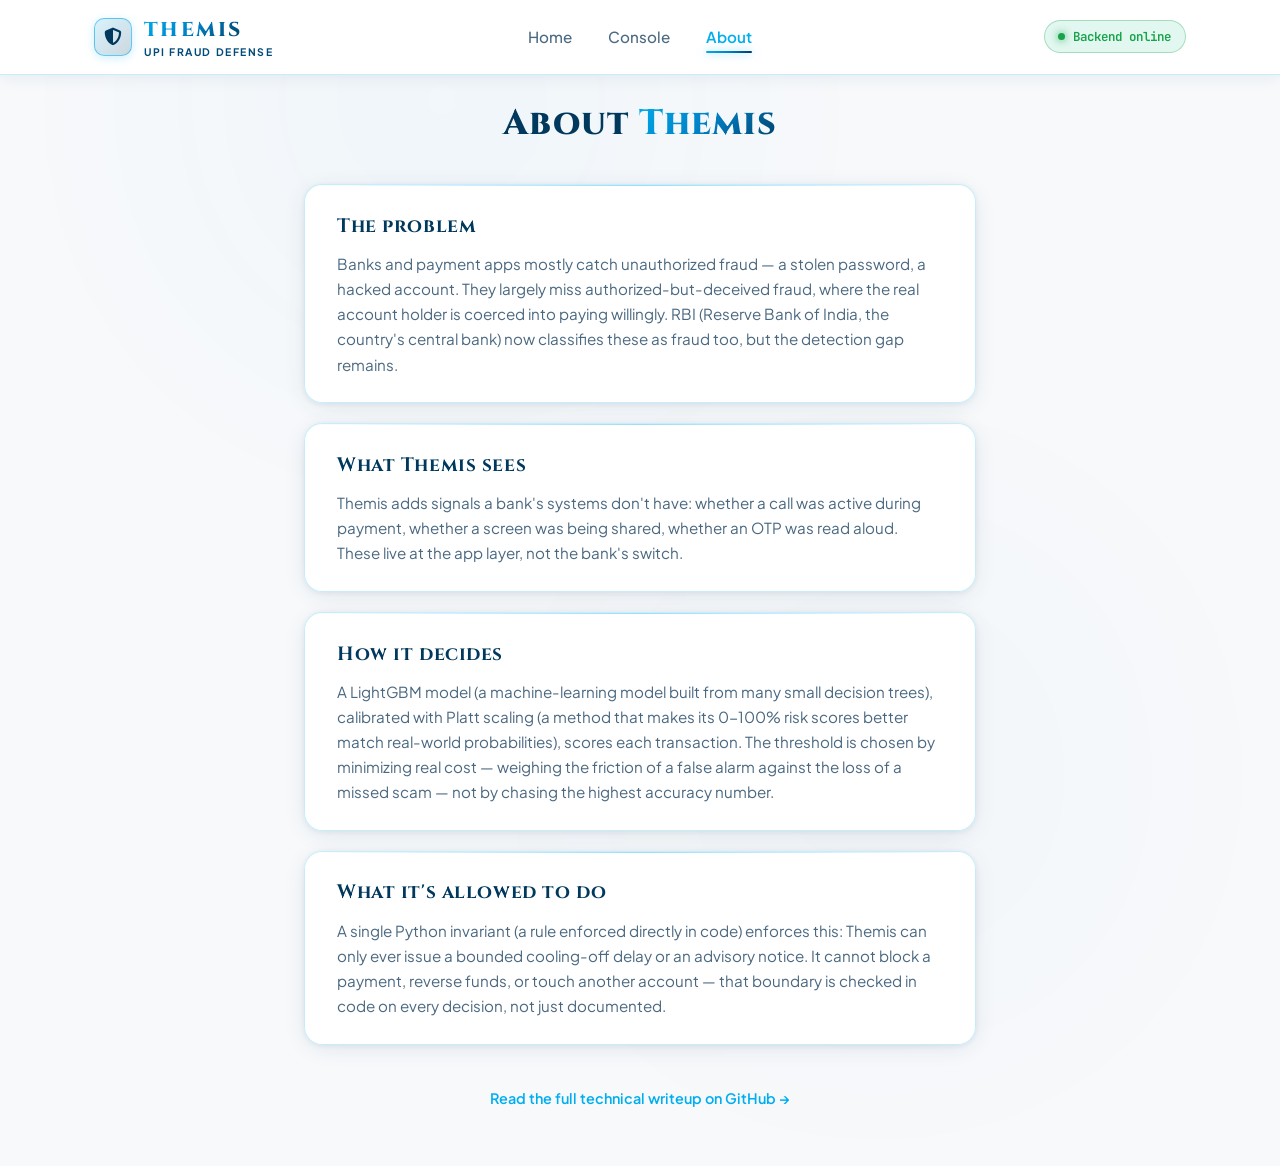
==== commit 0d33968d: "Online status fix" ====
--- a/frontend/about.html
+++ b/frontend/about.html
@@ -112,7 +112,7 @@
       navToggle.addEventListener('click', () => navLinks.classList.toggle('active'));
     }
 
-    // Help keeps the server wake-up message visible while the Console presents demo mode.
+    // Show the startup state briefly before presenting the shared demo status.
     function checkHealth() {
       const dot = document.getElementById('navHealthDot');
       const text = document.getElementById('navHealthText');
@@ -120,6 +120,11 @@
       text.textContent = 'Waking up the server — first load can take a minute';
       dot.className = 'pulse-dot waking';
       pill.className = 'nav-status waking';
+      setTimeout(() => {
+        text.textContent = 'Backend online';
+        dot.className = 'pulse-dot';
+        pill.className = 'nav-status';
+      }, 1000);
     }
     checkHealth();
   </script>
